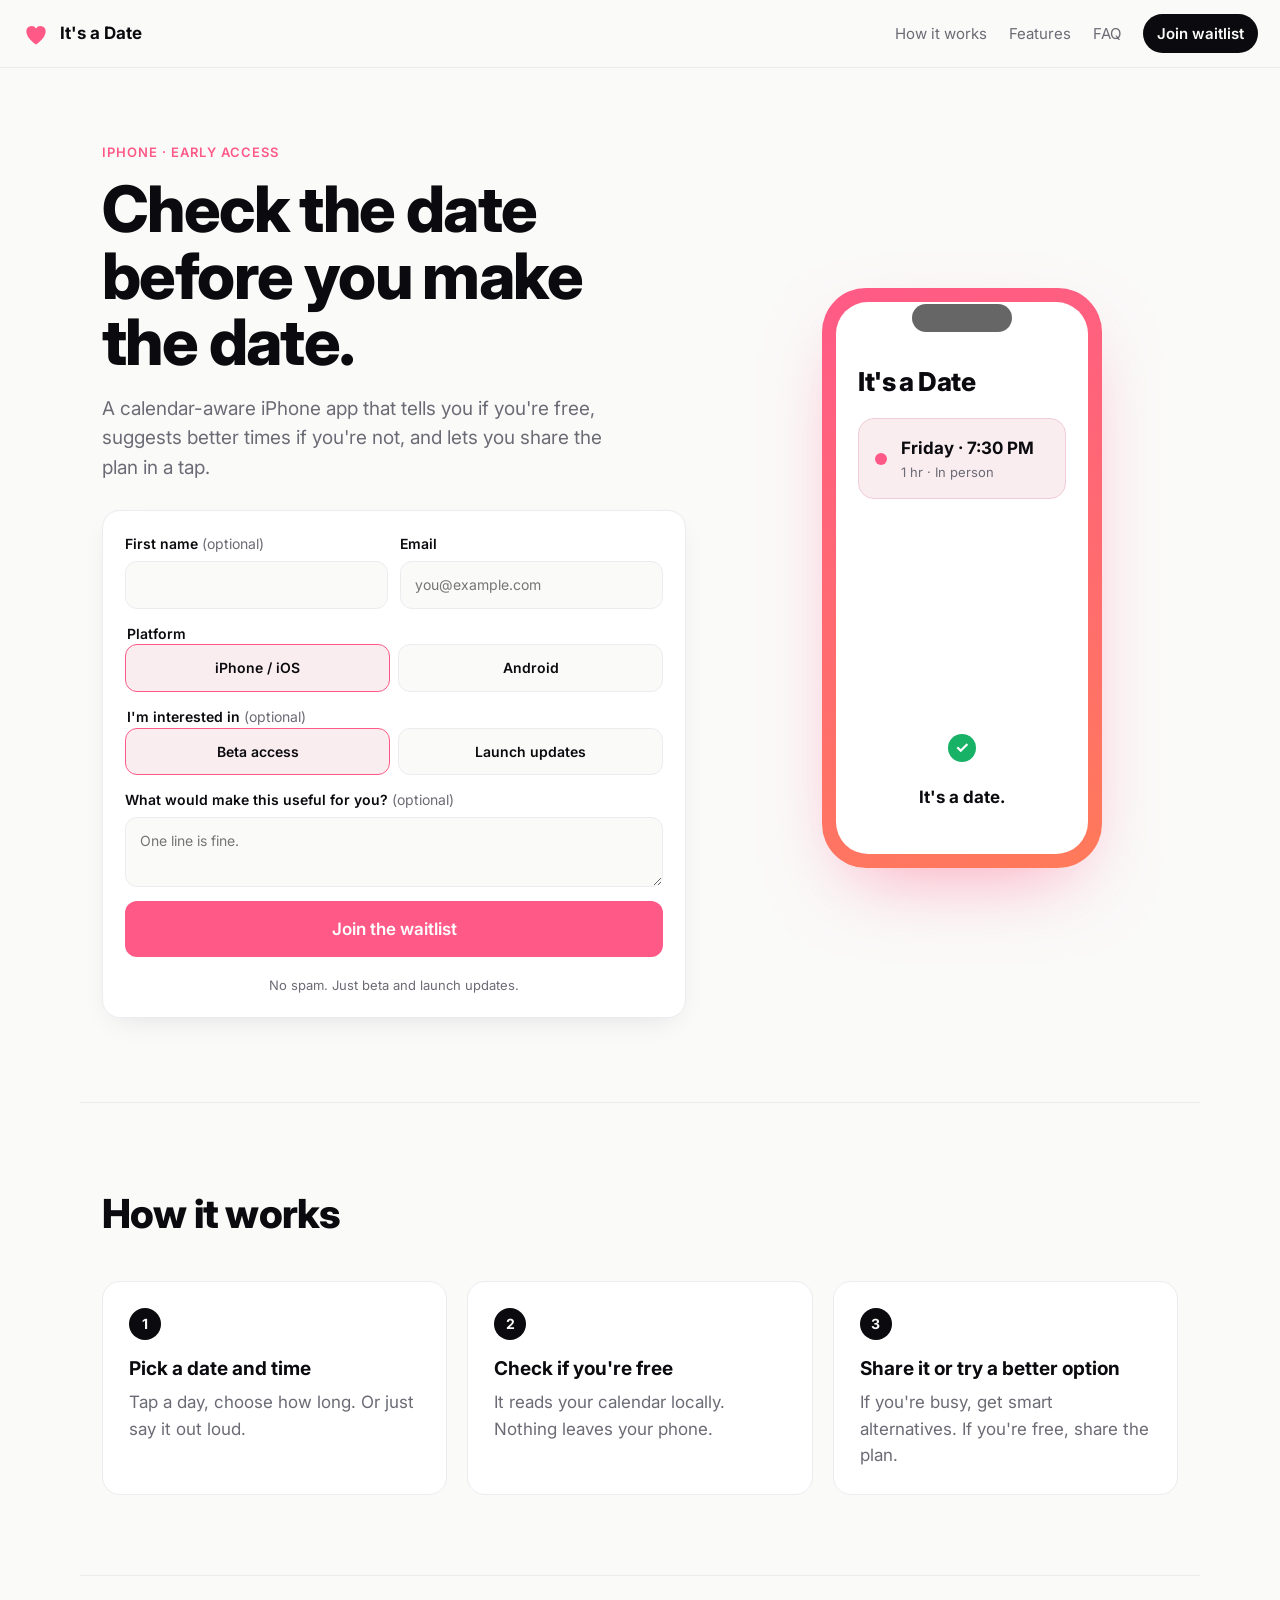
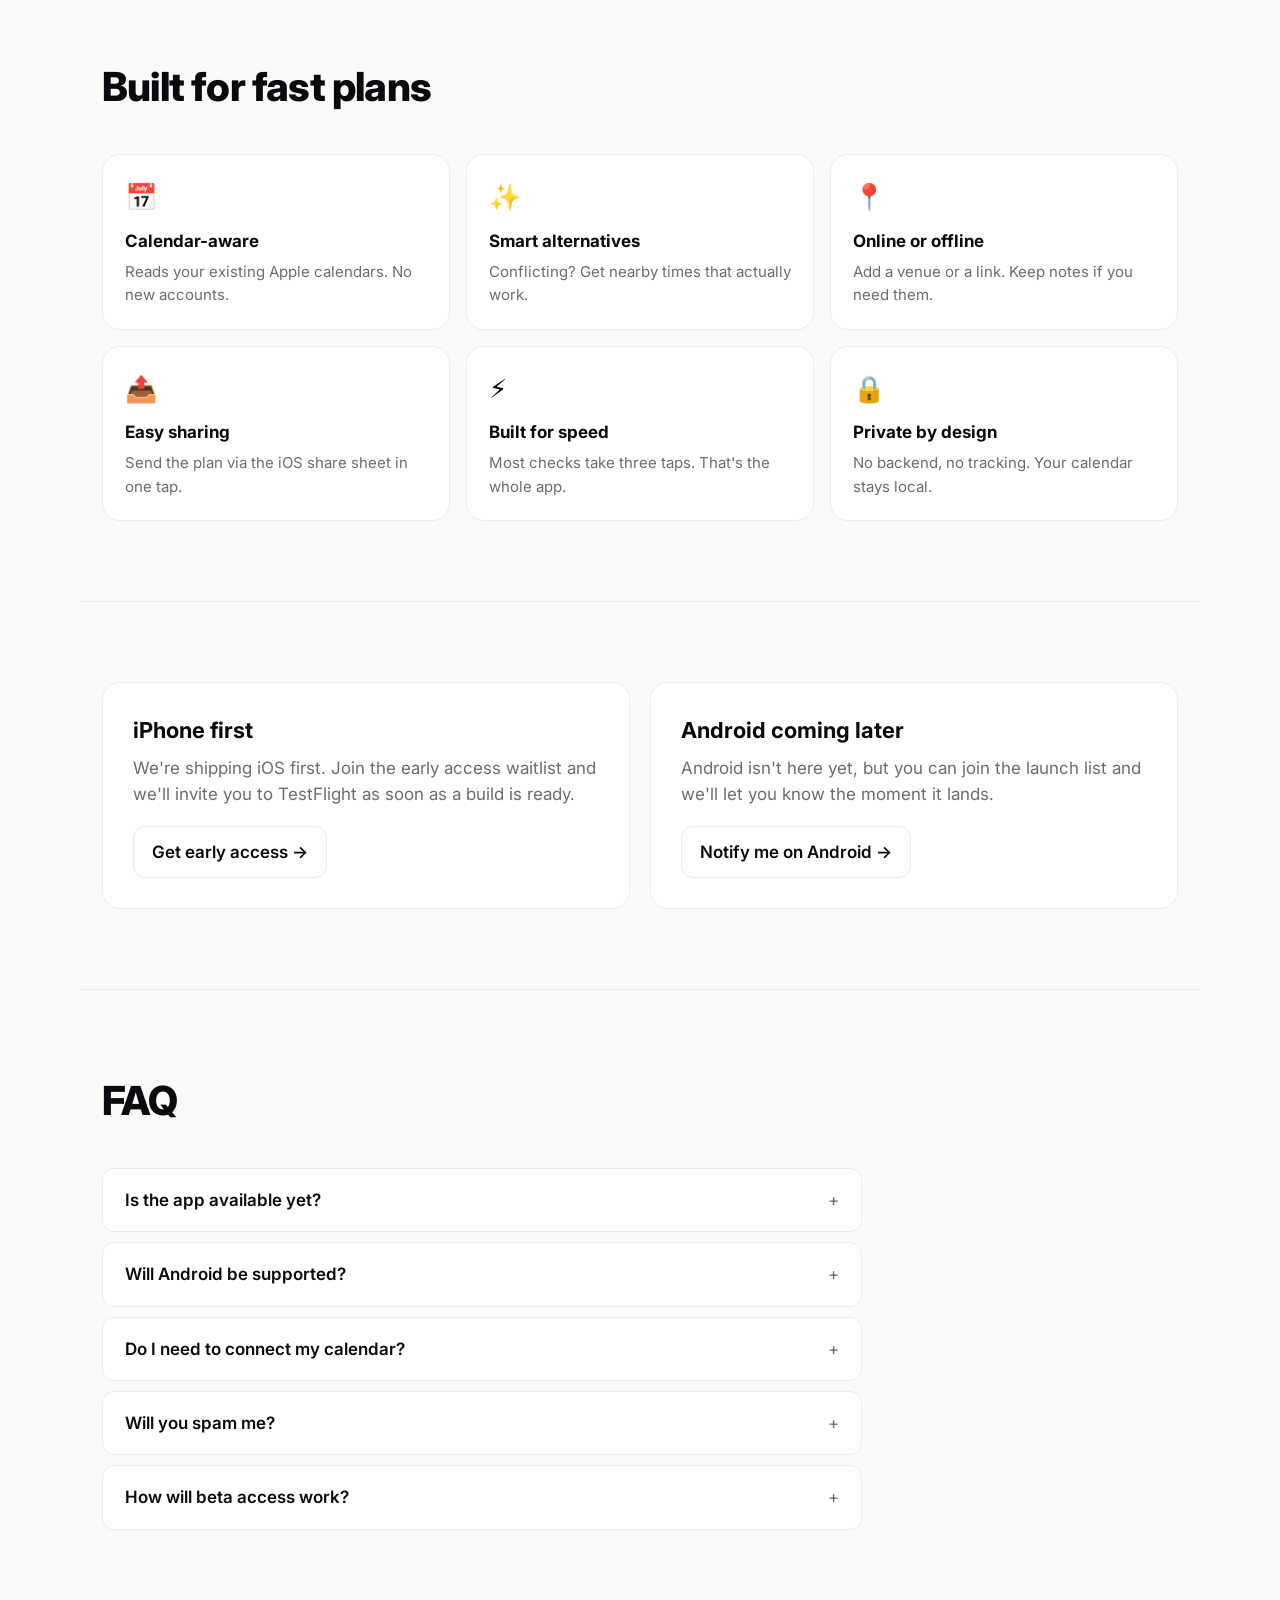
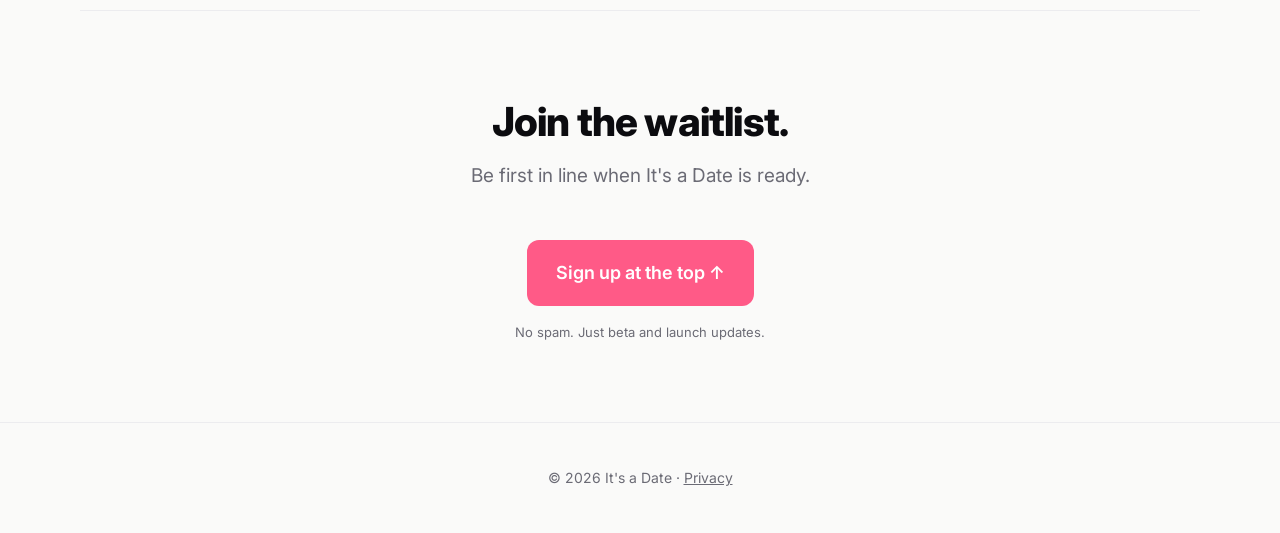
==== index.html @ b7320580 "Initial commit: It's a Date landing page - Static HTML/CSS/JS waitlist page - Hero with email + plat" ====
<!doctype html>
<html lang="en">
<head>
  <meta charset="utf-8" />
  <meta name="viewport" content="width=device-width, initial-scale=1, viewport-fit=cover" />
  <meta name="theme-color" content="#ff5a87" media="(prefers-color-scheme: light)" />
  <meta name="theme-color" content="#0b0b0f" media="(prefers-color-scheme: dark)" />
  <title>It's a Date — Check the date before you make the date</title>
  <meta name="description" content="A calendar-aware iPhone app that tells you if you're free, suggests better times if you're not, and lets you share the plan in a tap. Join the early access waitlist." />

  <meta property="og:title" content="It's a Date" />
  <meta property="og:description" content="Check the date before you make the date. Join the early access waitlist." />
  <meta property="og:type" content="website" />
  <meta name="twitter:card" content="summary_large_image" />

  <link rel="preconnect" href="https://fonts.googleapis.com">
  <link rel="preconnect" href="https://fonts.gstatic.com" crossorigin>
  <link href="https://fonts.googleapis.com/css2?family=Inter:wght@400;500;600;700;800&display=swap" rel="stylesheet">

  <link rel="stylesheet" href="styles.css" />
  <link rel="icon" href="favicon.svg" type="image/svg+xml" />
</head>
<body>
  <header class="nav">
    <a class="brand" href="#top" aria-label="It's a Date">
      <span class="brand-mark" aria-hidden="true">
        <svg viewBox="0 0 32 32" width="28" height="28"><path d="M16 28s-11-7.2-11-15a6 6 0 0 1 11-3.4A6 6 0 0 1 27 13c0 7.8-11 15-11 15z" fill="currentColor"/></svg>
      </span>
      <span class="brand-name">It's a Date</span>
    </a>
    <nav class="nav-links">
      <a href="#how">How it works</a>
      <a href="#features">Features</a>
      <a href="#faq">FAQ</a>
      <a href="#waitlist" class="nav-cta">Join waitlist</a>
    </nav>
  </header>

  <main id="top">
    <!-- HERO -->
    <section class="hero">
      <div class="hero-inner">
        <p class="eyebrow">iPhone · Early access</p>
        <h1>Check the date<br/>before you make the date.</h1>
        <p class="lede">
          A calendar-aware iPhone app that tells you if you're free, suggests better times if you're not, and lets you share the plan in a tap.
        </p>

        <form id="waitlist-form" class="waitlist-form" novalidate>
          <div class="row">
            <label class="field">
              <span>First name <em>(optional)</em></span>
              <input type="text" name="first_name" autocomplete="given-name" />
            </label>
            <label class="field">
              <span>Email</span>
              <input type="email" name="email" required autocomplete="email" placeholder="you@example.com" />
            </label>
          </div>

          <fieldset class="field segmented">
            <legend>Platform</legend>
            <div class="seg" role="radiogroup">
              <label><input type="radio" name="platform" value="ios" required checked /><span>iPhone / iOS</span></label>
              <label><input type="radio" name="platform" value="android" /><span>Android</span></label>
            </div>
          </fieldset>

          <fieldset class="field segmented">
            <legend>I'm interested in <em>(optional)</em></legend>
            <div class="seg" role="group">
              <label><input type="checkbox" name="interest" value="beta" checked /><span>Beta access</span></label>
              <label><input type="checkbox" name="interest" value="launch" /><span>Launch updates</span></label>
            </div>
          </fieldset>

          <label class="field">
            <span>What would make this useful for you? <em>(optional)</em></span>
            <textarea name="note" rows="2" placeholder="One line is fine."></textarea>
          </label>

          <button type="submit" class="btn primary">Join the waitlist</button>
          <p class="privacy-note">No spam. Just beta and launch updates.</p>
        </form>

        <div class="success" id="success" hidden>
          <div class="check">✓</div>
          <h3>You're on the list.</h3>
          <p>We'll let you know when It's a Date is ready.</p>
        </div>
      </div>

      <aside class="hero-art" aria-hidden="true">
        <div class="phone">
          <div class="phone-screen">
            <div class="screen-title">It's a Date</div>
            <div class="screen-card">
              <div class="dot"></div>
              <div>
                <div class="line strong">Friday · 7:30 PM</div>
                <div class="line muted">1 hr · In person</div>
              </div>
            </div>
            <div class="screen-success">
              <div class="check small">✓</div>
              <div class="line strong">It's a date.</div>
            </div>
          </div>
        </div>
      </aside>
    </section>

    <!-- HOW IT WORKS -->
    <section id="how" class="section">
      <h2>How it works</h2>
      <ol class="steps">
        <li>
          <span class="step-num">1</span>
          <h3>Pick a date and time</h3>
          <p>Tap a day, choose how long. Or just say it out loud.</p>
        </li>
        <li>
          <span class="step-num">2</span>
          <h3>Check if you're free</h3>
          <p>It reads your calendar locally. Nothing leaves your phone.</p>
        </li>
        <li>
          <span class="step-num">3</span>
          <h3>Share it or try a better option</h3>
          <p>If you're busy, get smart alternatives. If you're free, share the plan.</p>
        </li>
      </ol>
    </section>

    <!-- FEATURES -->
    <section id="features" class="section">
      <h2>Built for fast plans</h2>
      <div class="cards">
        <div class="card"><div class="ico">📅</div><h3>Calendar-aware</h3><p>Reads your existing Apple calendars. No new accounts.</p></div>
        <div class="card"><div class="ico">✨</div><h3>Smart alternatives</h3><p>Conflicting? Get nearby times that actually work.</p></div>
        <div class="card"><div class="ico">📍</div><h3>Online or offline</h3><p>Add a venue or a link. Keep notes if you need them.</p></div>
        <div class="card"><div class="ico">📤</div><h3>Easy sharing</h3><p>Send the plan via the iOS share sheet in one tap.</p></div>
        <div class="card"><div class="ico">⚡</div><h3>Built for speed</h3><p>Most checks take three taps. That's the whole app.</p></div>
        <div class="card"><div class="ico">🔒</div><h3>Private by design</h3><p>No backend, no tracking. Your calendar stays local.</p></div>
      </div>
    </section>

    <!-- AUDIENCES -->
    <section class="section split">
      <div class="split-card">
        <h3>iPhone first</h3>
        <p>We're shipping iOS first. Join the early access waitlist and we'll invite you to TestFlight as soon as a build is ready.</p>
        <a href="#waitlist" class="btn ghost">Get early access →</a>
      </div>
      <div class="split-card">
        <h3>Android coming later</h3>
        <p>Android isn't here yet, but you can join the launch list and we'll let you know the moment it lands.</p>
        <a href="#waitlist" class="btn ghost">Notify me on Android →</a>
      </div>
    </section>

    <!-- FAQ -->
    <section id="faq" class="section">
      <h2>FAQ</h2>
      <div class="faq">
        <details><summary>Is the app available yet?</summary><p>Not yet. iPhone is in private beta. Join the waitlist to get an invite.</p></details>
        <details><summary>Will Android be supported?</summary><p>Eventually. We're focused on shipping iOS first. Join the Android list to be notified.</p></details>
        <details><summary>Do I need to connect my calendar?</summary><p>Yes — checking availability is the whole point. The app uses Apple's EventKit and reads only locally.</p></details>
        <details><summary>Will you spam me?</summary><p>No. You'll get one email when there's something to tell you, and that's it.</p></details>
        <details><summary>How will beta access work?</summary><p>We'll send a TestFlight invite to the email you sign up with. One tap to install.</p></details>
      </div>
    </section>

    <!-- FINAL CTA -->
    <section id="waitlist" class="section final-cta">
      <h2>Join the waitlist.</h2>
      <p class="lede">Be first in line when It's a Date is ready.</p>
      <a href="#top" class="btn primary big">Sign up at the top ↑</a>
      <p class="privacy-note">No spam. Just beta and launch updates.</p>
    </section>
  </main>

  <footer>
    <p>© <span id="year"></span> It's a Date · <a href="#">Privacy</a></p>
  </footer>

  <script src="script.js"></script>
</body>
</html>
---- styles.css ----
:root {
  --bg: #fafaf9;
  --fg: #0b0b0f;
  --muted: #6b6b75;
  --line: #ececef;
  --card: #ffffff;
  --accent: #ff5a87;
  --accent-2: #ff7a5a;
  --success: #18b266;
  --radius: 18px;
  --radius-sm: 12px;
  --max: 1120px;
  --shadow: 0 10px 30px -12px rgba(20, 20, 30, 0.12);
}

@media (prefers-color-scheme: dark) {
  :root {
    --bg: #0b0b0f;
    --fg: #f4f4f6;
    --muted: #9b9ba5;
    --line: #1d1d22;
    --card: #131318;
    --shadow: 0 10px 40px -16px rgba(0, 0, 0, 0.6);
  }
}

* { box-sizing: border-box; }
html, body {
  margin: 0; padding: 0;
  background: var(--bg);
  color: var(--fg);
  font-family: 'Inter', -apple-system, BlinkMacSystemFont, 'SF Pro Text', system-ui, sans-serif;
  font-size: 17px;
  line-height: 1.55;
  -webkit-font-smoothing: antialiased;
}
a { color: inherit; text-decoration: none; }

/* NAV */
.nav {
  position: sticky; top: 0; z-index: 50;
  display: flex; align-items: center; justify-content: space-between;
  padding: 14px 22px;
  backdrop-filter: saturate(180%) blur(16px);
  -webkit-backdrop-filter: saturate(180%) blur(16px);
  background: color-mix(in srgb, var(--bg) 80%, transparent);
  border-bottom: 1px solid var(--line);
}
.brand { display: flex; align-items: center; gap: 10px; font-weight: 700; }
.brand-mark { color: var(--accent); display: inline-flex; }
.nav-links { display: flex; gap: 22px; align-items: center; font-size: 15px; }
.nav-links a { color: var(--muted); }
.nav-links a:hover { color: var(--fg); }
.nav-cta {
  background: var(--fg); color: var(--bg) !important;
  padding: 8px 14px; border-radius: 999px; font-weight: 600;
}
@media (max-width: 720px) {
  .nav-links a:not(.nav-cta) { display: none; }
}

/* HERO */
.hero {
  max-width: var(--max);
  margin: 40px auto 24px;
  padding: 30px 22px 60px;
  display: grid;
  grid-template-columns: 1.15fr 0.85fr;
  gap: 60px;
  align-items: center;
}
@media (max-width: 920px) {
  .hero { grid-template-columns: 1fr; gap: 40px; }
  .hero-art { order: -1; }
}
.eyebrow {
  display: inline-block;
  font-size: 13px; font-weight: 600;
  color: var(--accent);
  text-transform: uppercase; letter-spacing: 0.08em;
  margin: 0 0 14px;
}
h1 {
  font-size: clamp(36px, 6vw, 64px);
  line-height: 1.04;
  letter-spacing: -0.025em;
  font-weight: 800;
  margin: 0 0 18px;
}
.lede {
  font-size: 19px;
  color: var(--muted);
  max-width: 540px;
  margin: 0 0 28px;
}

/* FORM */
.waitlist-form {
  background: var(--card);
  border: 1px solid var(--line);
  border-radius: var(--radius);
  padding: 22px;
  box-shadow: var(--shadow);
  display: grid; gap: 14px;
}
.row { display: grid; grid-template-columns: 1fr 1fr; gap: 12px; }
@media (max-width: 540px) { .row { grid-template-columns: 1fr; } }
.field { display: grid; gap: 6px; font-size: 14px; }
.field span, .field legend {
  font-weight: 600; color: var(--fg);
}
.field em { color: var(--muted); font-weight: 400; font-style: normal; }
.field input[type=text], .field input[type=email], .field textarea {
  font: inherit;
  background: var(--bg);
  color: var(--fg);
  border: 1px solid var(--line);
  border-radius: var(--radius-sm);
  padding: 12px 14px;
  outline: none;
  transition: border-color .15s, box-shadow .15s;
}
.field input:focus, .field textarea:focus {
  border-color: var(--accent);
  box-shadow: 0 0 0 4px color-mix(in srgb, var(--accent) 18%, transparent);
}
.segmented { border: none; padding: 0; margin: 0; }
.seg { display: flex; gap: 8px; flex-wrap: wrap; }
.seg label {
  flex: 1 1 140px;
  position: relative;
  border: 1px solid var(--line);
  border-radius: var(--radius-sm);
  padding: 12px 14px;
  cursor: pointer;
  background: var(--bg);
  font-weight: 500;
  text-align: center;
  transition: border-color .15s, background .15s;
}
.seg input { position: absolute; opacity: 0; pointer-events: none; }
.seg label:has(input:checked) {
  border-color: var(--accent);
  background: color-mix(in srgb, var(--accent) 8%, var(--bg));
  color: var(--fg);
}

/* BUTTONS */
.btn {
  display: inline-flex; align-items: center; justify-content: center;
  font: inherit; font-weight: 600;
  padding: 14px 20px;
  border-radius: var(--radius-sm);
  border: 1px solid transparent;
  cursor: pointer;
  transition: transform .1s, opacity .15s;
}
.btn:active { transform: scale(0.98); }
.btn.primary { background: var(--accent); color: white; }
.btn.primary:hover { opacity: 0.92; }
.btn.big { padding: 18px 28px; font-size: 18px; }
.btn.ghost { background: transparent; border-color: var(--line); color: var(--fg); padding: 12px 18px; }
.btn.ghost:hover { border-color: var(--accent); }

.privacy-note {
  font-size: 13px; color: var(--muted); margin: 4px 0 0; text-align: center;
}

/* SUCCESS */
.success {
  background: var(--card);
  border: 1px solid var(--line);
  border-radius: var(--radius);
  padding: 30px;
  text-align: center;
  box-shadow: var(--shadow);
}
.check {
  width: 56px; height: 56px;
  border-radius: 50%;
  background: var(--success);
  color: white;
  display: inline-flex; align-items: center; justify-content: center;
  font-size: 28px; font-weight: 700;
  margin-bottom: 12px;
}
.check.small { width: 28px; height: 28px; font-size: 16px; }
.success h3 { margin: 0 0 6px; font-size: 22px; }
.success p { margin: 0; color: var(--muted); }

/* PHONE MOCK */
.hero-art { display: flex; justify-content: center; }
.phone {
  width: 280px; height: 580px;
  background: linear-gradient(160deg, var(--accent), var(--accent-2));
  border-radius: 44px;
  padding: 14px;
  box-shadow: 0 30px 80px -30px rgba(255, 90, 135, 0.6);
  position: relative;
}
.phone:before {
  content: ""; position: absolute; top: 16px; left: 50%; transform: translateX(-50%);
  width: 100px; height: 28px; background: rgba(0,0,0,0.6); border-radius: 999px;
}
.phone-screen {
  background: var(--card);
  border-radius: 32px;
  height: 100%;
  padding: 60px 22px 22px;
  display: flex; flex-direction: column; gap: 16px;
}
.screen-title { font-size: 26px; font-weight: 800; letter-spacing: -0.02em; }
.screen-card {
  display: flex; align-items: center; gap: 14px;
  padding: 16px;
  border-radius: 16px;
  background: color-mix(in srgb, var(--accent) 8%, var(--bg));
  border: 1px solid color-mix(in srgb, var(--accent) 22%, var(--line));
}
.dot { width: 12px; height: 12px; border-radius: 50%; background: var(--accent); }
.line.strong { font-weight: 700; }
.line.muted { color: var(--muted); font-size: 13px; }
.screen-success {
  margin-top: auto;
  display: flex; flex-direction: column; align-items: center; gap: 10px;
  padding: 22px;
}

/* SECTIONS */
.section {
  max-width: var(--max);
  margin: 0 auto;
  padding: 80px 22px;
  border-top: 1px solid var(--line);
}
.section h2 {
  font-size: clamp(28px, 4vw, 40px);
  font-weight: 800;
  letter-spacing: -0.02em;
  margin: 0 0 36px;
}

.steps {
  list-style: none; padding: 0; margin: 0;
  display: grid; gap: 20px;
  grid-template-columns: repeat(3, 1fr);
}
@media (max-width: 820px) { .steps { grid-template-columns: 1fr; } }
.steps li {
  background: var(--card);
  border: 1px solid var(--line);
  border-radius: var(--radius);
  padding: 26px;
}
.step-num {
  display: inline-flex; align-items: center; justify-content: center;
  width: 32px; height: 32px;
  border-radius: 999px;
  background: var(--fg); color: var(--bg);
  font-weight: 700; font-size: 14px;
  margin-bottom: 14px;
}
.steps h3 { margin: 0 0 6px; font-size: 19px; }
.steps p { margin: 0; color: var(--muted); }

.cards {
  display: grid;
  grid-template-columns: repeat(3, 1fr);
  gap: 16px;
}
@media (max-width: 820px) { .cards { grid-template-columns: 1fr 1fr; } }
@media (max-width: 540px) { .cards { grid-template-columns: 1fr; } }
.card {
  background: var(--card);
  border: 1px solid var(--line);
  border-radius: var(--radius);
  padding: 22px;
}
.card .ico { font-size: 26px; margin-bottom: 10px; }
.card h3 { margin: 0 0 6px; font-size: 17px; }
.card p { margin: 0; color: var(--muted); font-size: 15px; }

.split {
  display: grid;
  grid-template-columns: 1fr 1fr;
  gap: 20px;
}
@media (max-width: 820px) { .split { grid-template-columns: 1fr; } }
.split-card {
  background: var(--card);
  border: 1px solid var(--line);
  border-radius: var(--radius);
  padding: 30px;
}
.split-card h3 { margin: 0 0 8px; font-size: 22px; }
.split-card p { margin: 0 0 18px; color: var(--muted); }

.faq { display: grid; gap: 10px; max-width: 760px; }
.faq details {
  background: var(--card);
  border: 1px solid var(--line);
  border-radius: var(--radius-sm);
  padding: 18px 22px;
}
.faq summary {
  cursor: pointer;
  font-weight: 600;
  list-style: none;
}
.faq summary::-webkit-details-marker { display: none; }
.faq summary::after {
  content: "+"; float: right; color: var(--muted); font-weight: 400;
}
.faq details[open] summary::after { content: "−"; }
.faq p { margin: 12px 0 0; color: var(--muted); }

.final-cta { text-align: center; }
.final-cta h2 { margin-bottom: 8px; }
.final-cta .lede { margin-left: auto; margin-right: auto; }
.final-cta .btn { margin: 22px 0 12px; }

footer {
  text-align: center;
  padding: 30px;
  color: var(--muted);
  font-size: 14px;
  border-top: 1px solid var(--line);
}
footer a { color: var(--muted); text-decoration: underline; }
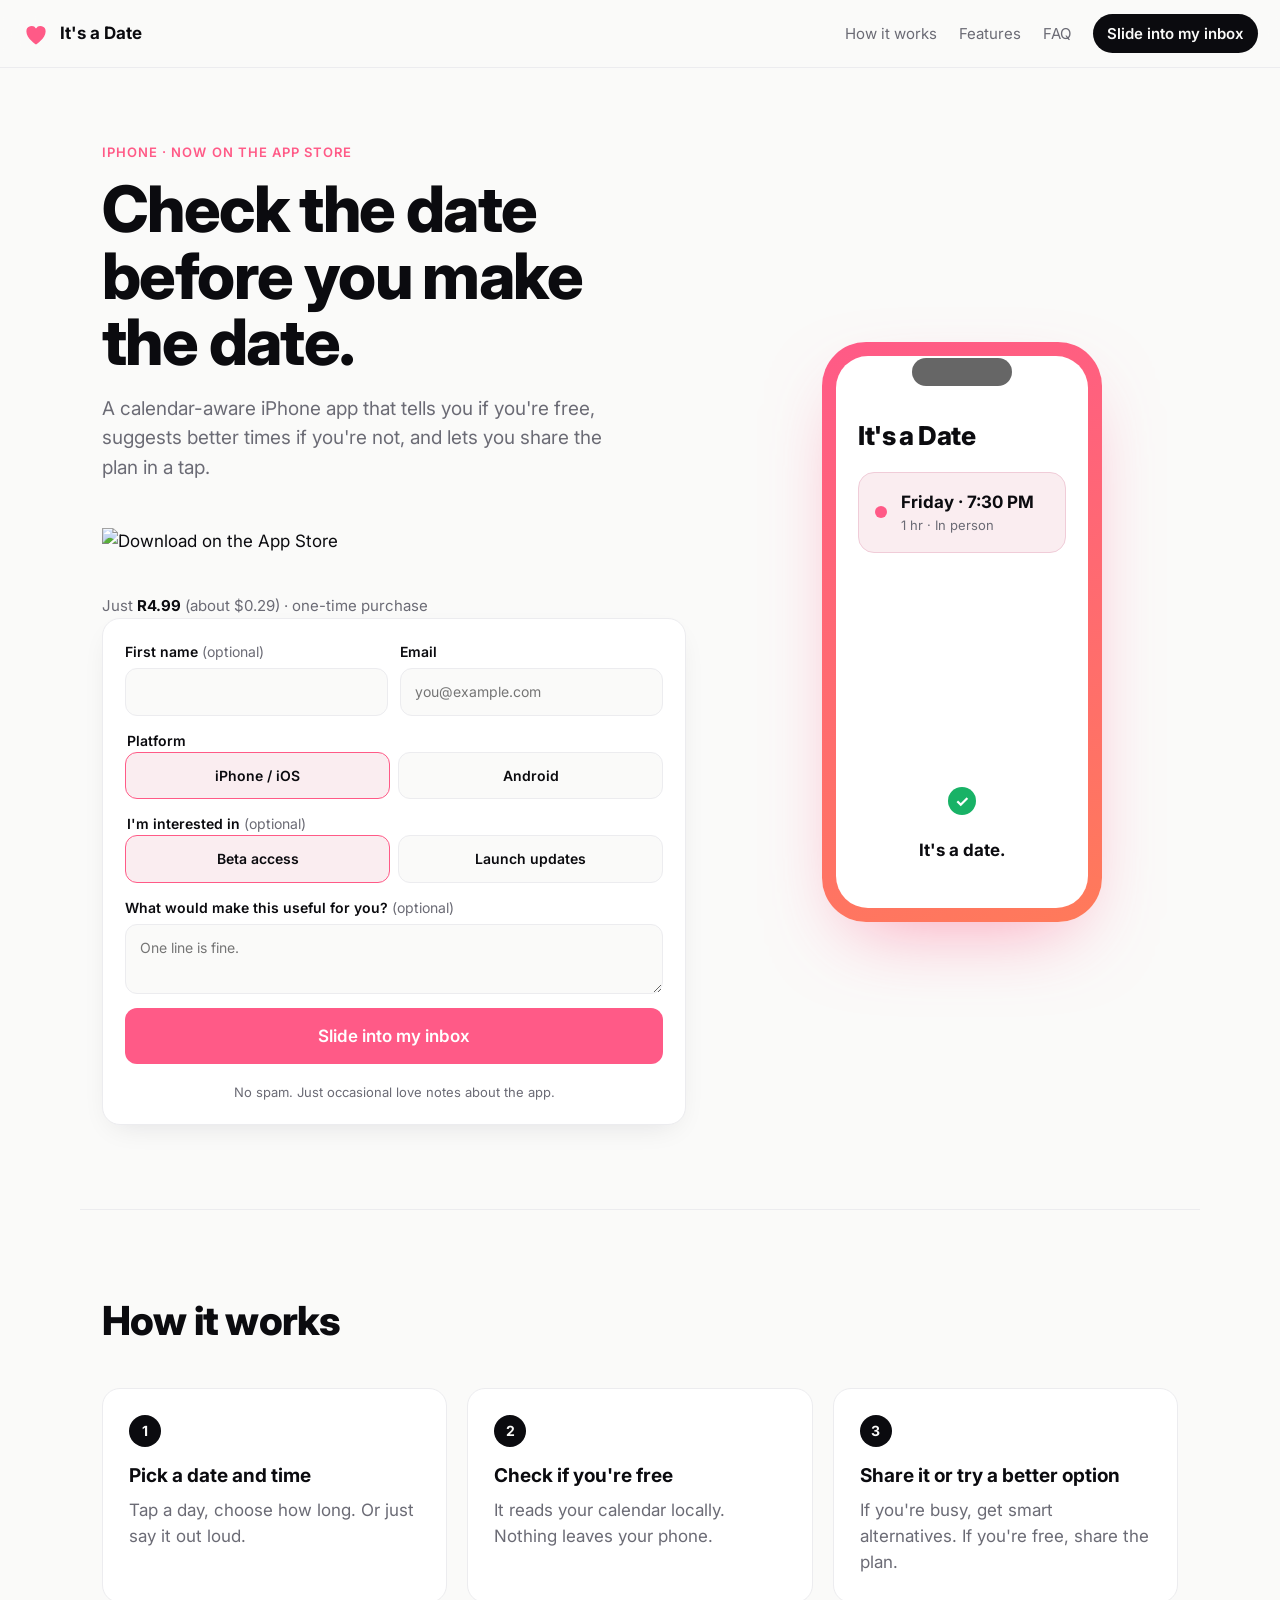
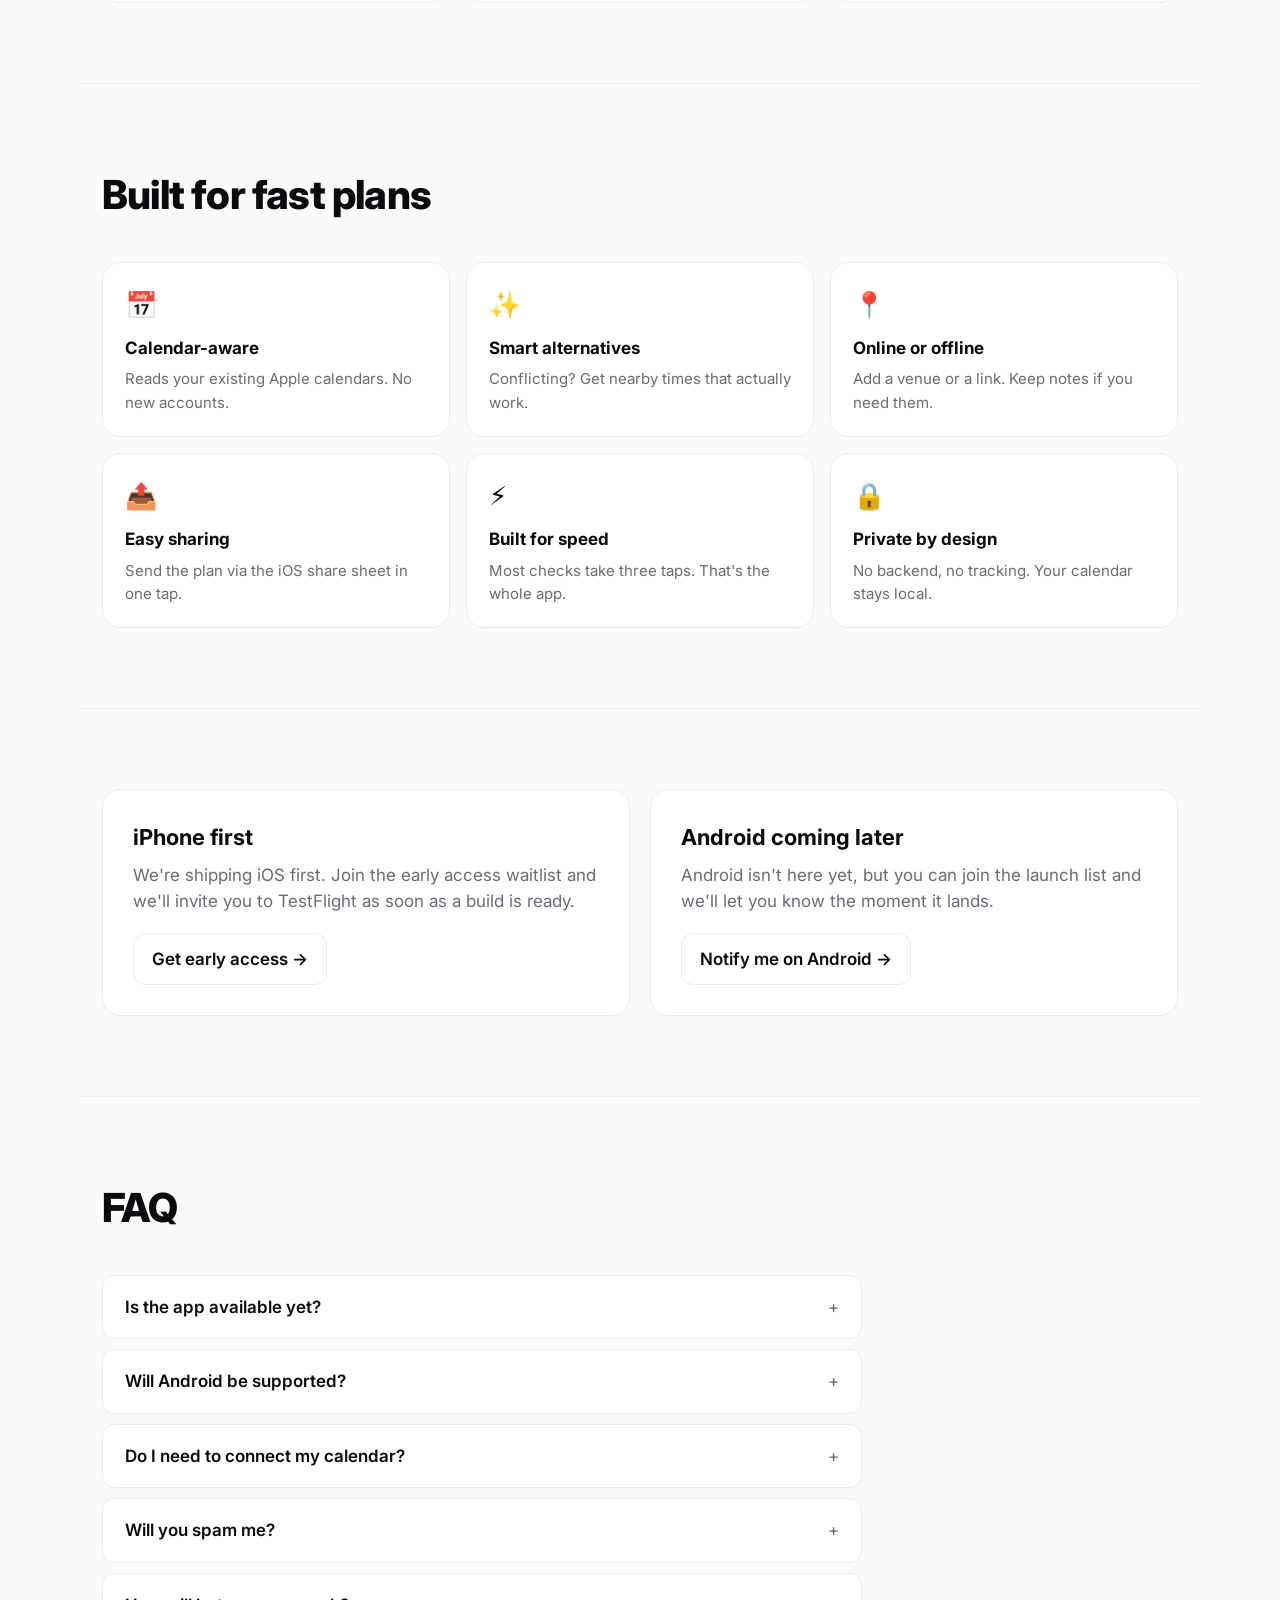
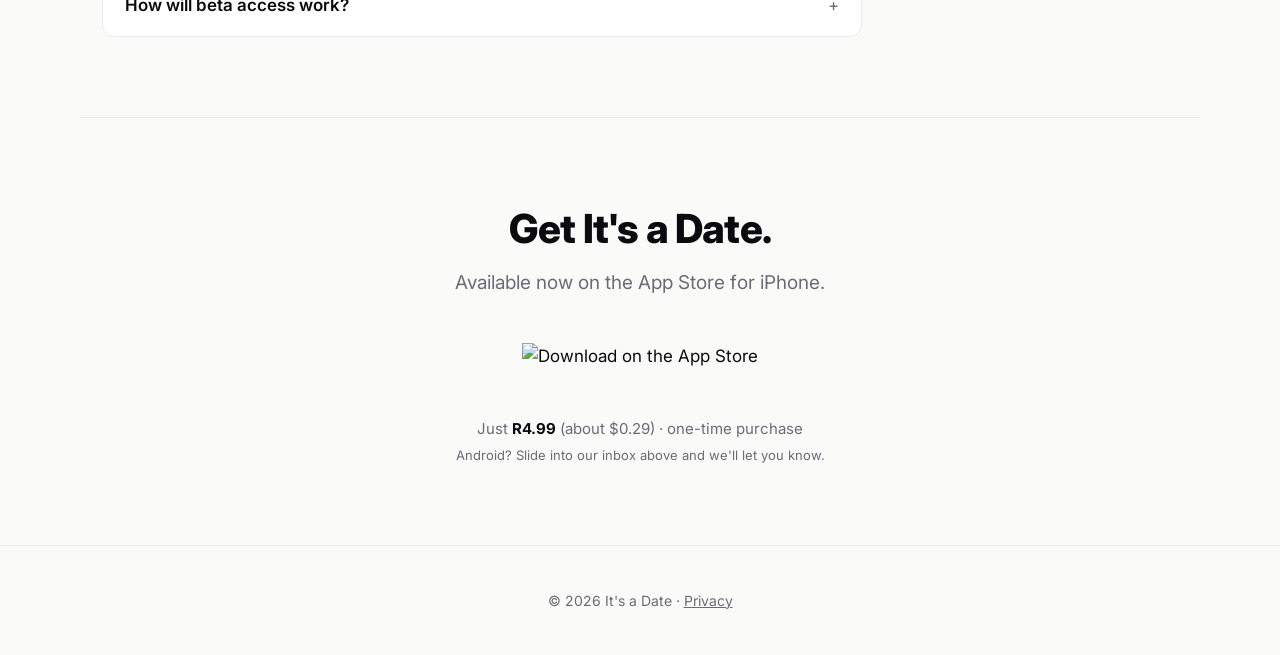
==== commit ae097d8b: "Launch copy: App Store link, pricing, mailing list voice, privacy page - Add official App Store badg" ====
--- a/index.html
+++ b/index.html
@@ -32,7 +32,7 @@
       <a href="#how">How it works</a>
       <a href="#features">Features</a>
       <a href="#faq">FAQ</a>
-      <a href="#waitlist" class="nav-cta">Join waitlist</a>
+      <a href="#waitlist" class="nav-cta">Slide into my inbox</a>
     </nav>
   </header>
 
@@ -40,11 +40,16 @@
     <!-- HERO -->
     <section class="hero">
       <div class="hero-inner">
-        <p class="eyebrow">iPhone · Early access</p>
+        <p class="eyebrow">iPhone · Now on the App Store</p>
         <h1>Check the date<br/>before you make the date.</h1>
         <p class="lede">
           A calendar-aware iPhone app that tells you if you're free, suggests better times if you're not, and lets you share the plan in a tap.
         </p>
+
+        <a class="appstore-badge" href="https://apps.apple.com/za/app/its-a-date-scheduler/id6761782557" aria-label="Download It's a Date on the App Store">
+          <img src="https://tools.applemediaservices.com/api/badges/download-on-the-app-store/black/en-us?releaseDate=1700000000" alt="Download on the App Store" height="52" />
+        </a>
+        <p class="price-note">Just <strong>R4.99</strong> <span class="muted">(about $0.29)</span> · one-time purchase</p>
 
         <form id="waitlist-form" class="waitlist-form" novalidate>
           <div class="row">
@@ -79,8 +84,8 @@
             <textarea name="note" rows="2" placeholder="One line is fine."></textarea>
           </label>
 
-          <button type="submit" class="btn primary">Join the waitlist</button>
-          <p class="privacy-note">No spam. Just beta and launch updates.</p>
+          <button type="submit" class="btn primary">Slide into my inbox</button>
+          <p class="privacy-note">No spam. Just occasional love notes about the app.</p>
         </form>
 
         <div class="success" id="success" hidden>
@@ -163,7 +168,7 @@
     <section id="faq" class="section">
       <h2>FAQ</h2>
       <div class="faq">
-        <details><summary>Is the app available yet?</summary><p>Not yet. iPhone is in private beta. Join the waitlist to get an invite.</p></details>
+        <details><summary>Is the app available yet?</summary><p>Yes — It's a Date is live on the App Store for iPhone. <a href="https://apps.apple.com/za/app/its-a-date-scheduler/id6761782557">Download it here</a>.</p></details>
         <details><summary>Will Android be supported?</summary><p>Eventually. We're focused on shipping iOS first. Join the Android list to be notified.</p></details>
         <details><summary>Do I need to connect my calendar?</summary><p>Yes — checking availability is the whole point. The app uses Apple's EventKit and reads only locally.</p></details>
         <details><summary>Will you spam me?</summary><p>No. You'll get one email when there's something to tell you, and that's it.</p></details>
@@ -173,15 +178,18 @@
 
     <!-- FINAL CTA -->
     <section id="waitlist" class="section final-cta">
-      <h2>Join the waitlist.</h2>
-      <p class="lede">Be first in line when It's a Date is ready.</p>
-      <a href="#top" class="btn primary big">Sign up at the top ↑</a>
-      <p class="privacy-note">No spam. Just beta and launch updates.</p>
+      <h2>Get It's a Date.</h2>
+      <p class="lede">Available now on the App Store for iPhone.</p>
+      <a class="appstore-badge" href="https://apps.apple.com/za/app/its-a-date-scheduler/id6761782557" aria-label="Download It's a Date on the App Store">
+        <img src="https://tools.applemediaservices.com/api/badges/download-on-the-app-store/black/en-us?releaseDate=1700000000" alt="Download on the App Store" height="60" />
+      </a>
+      <p class="price-note">Just <strong>R4.99</strong> <span class="muted">(about $0.29)</span> · one-time purchase</p>
+      <p class="privacy-note">Android? Slide into our inbox above and we'll let you know.</p>
     </section>
   </main>
 
   <footer>
-    <p>© <span id="year"></span> It's a Date · <a href="#">Privacy</a></p>
+    <p>© <span id="year"></span> It's a Date · <a href="/privacy.html">Privacy</a></p>
   </footer>
 
   <script src="script.js"></script>
--- a/styles.css
+++ b/styles.css
@@ -36,6 +36,25 @@
 }
 a { color: inherit; text-decoration: none; }
 
+.appstore-badge { display: inline-block; margin: 18px 0 8px; transition: transform .15s ease, opacity .15s ease; }
+.appstore-badge:hover { transform: translateY(-1px); opacity: .9; }
+.appstore-badge img { display: block; height: 52px; width: auto; }
+.final-cta .appstore-badge img { height: 60px; }
+.price-note { font-size: 15px; color: var(--muted); margin: 6px 0 0; }
+.price-note strong { color: var(--fg); font-weight: 700; }
+.final-cta .price-note { text-align: center; }
+
+/* LEGAL PAGES */
+.legal { max-width: 720px; margin: 40px auto 60px; padding: 30px 22px 60px; }
+.legal h1 { font-size: clamp(32px, 5vw, 44px); margin: 6px 0 8px; letter-spacing: -0.02em; }
+.legal h2 { font-size: 20px; margin: 34px 0 10px; }
+.legal p, .legal li { color: var(--fg); }
+.legal .lede { color: var(--muted); font-size: 18px; margin: 14px 0 8px; }
+.legal .updated { color: var(--muted); font-size: 14px; margin: 0 0 18px; }
+.legal ul { padding-left: 20px; }
+.legal li { margin: 6px 0; }
+.legal a { color: var(--accent); text-decoration: underline; text-underline-offset: 3px; }
+
 /* NAV */
 .nav {
   position: sticky; top: 0; z-index: 50;
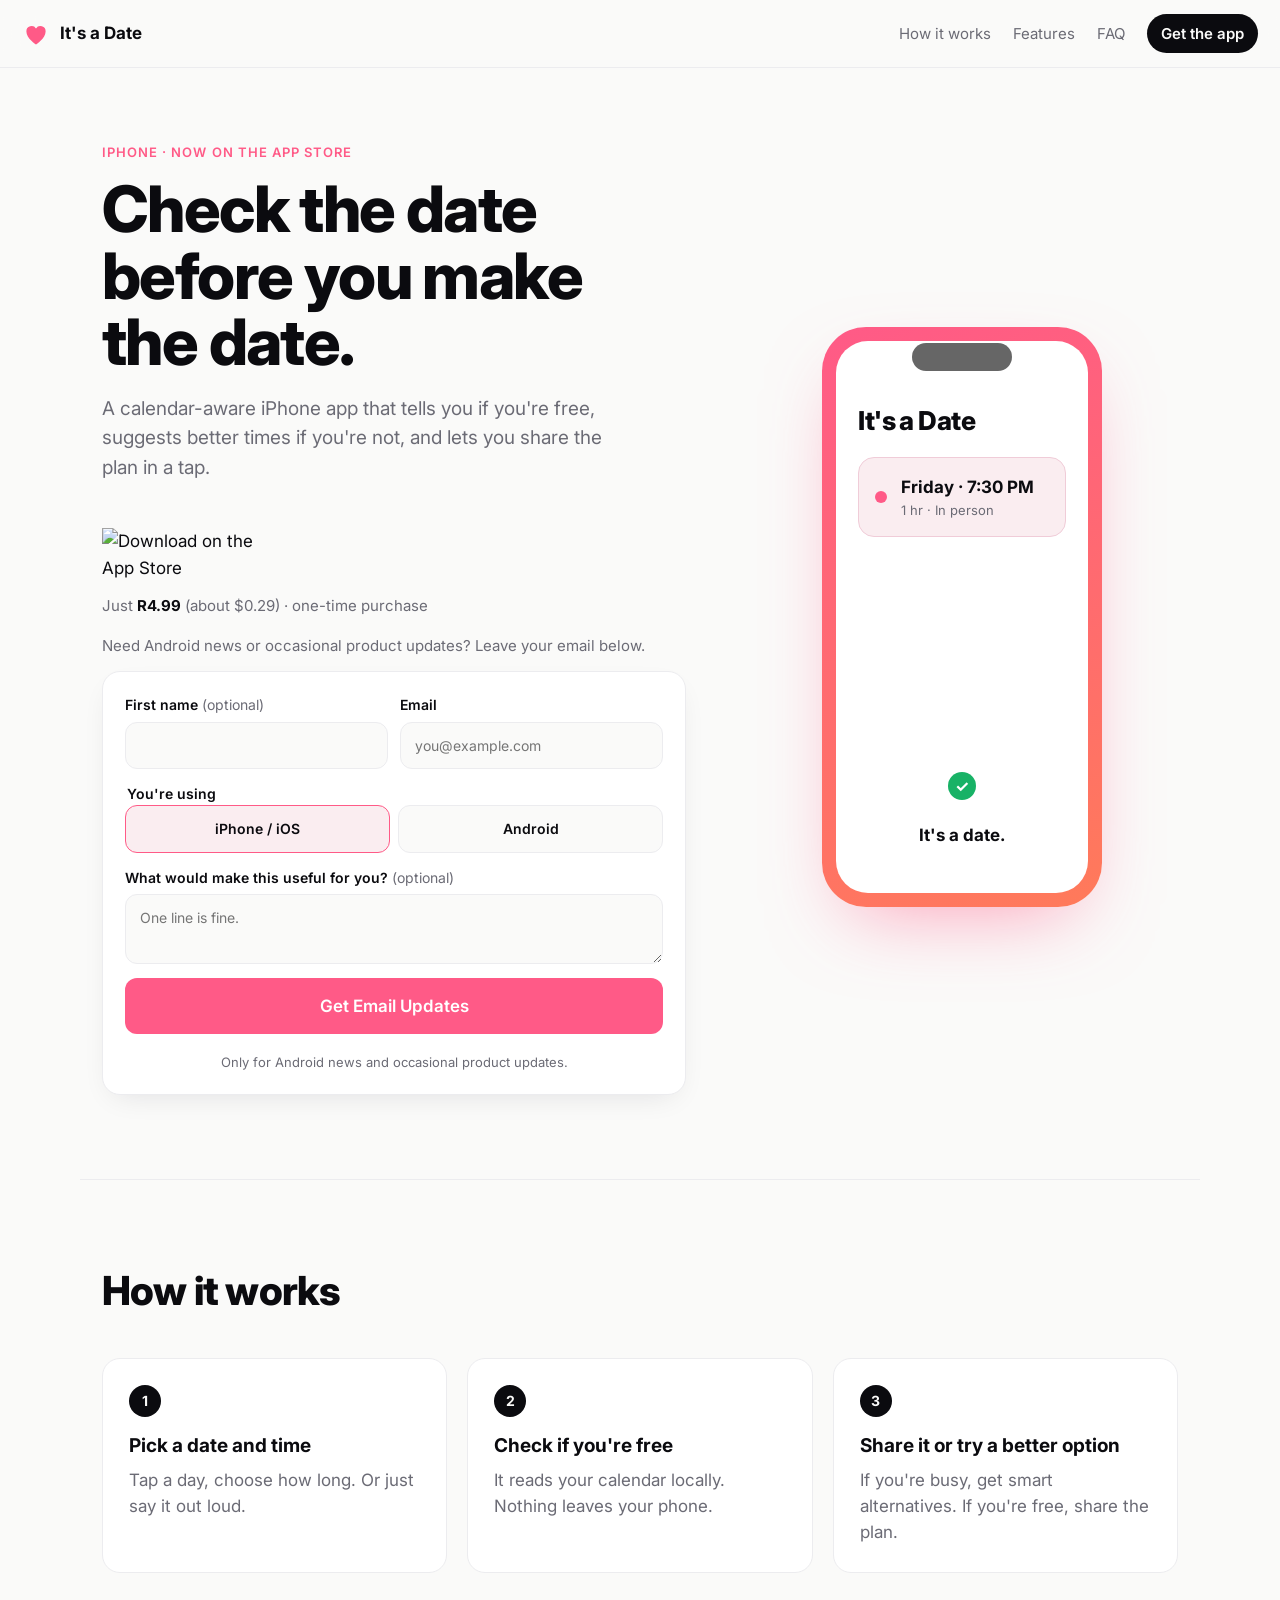
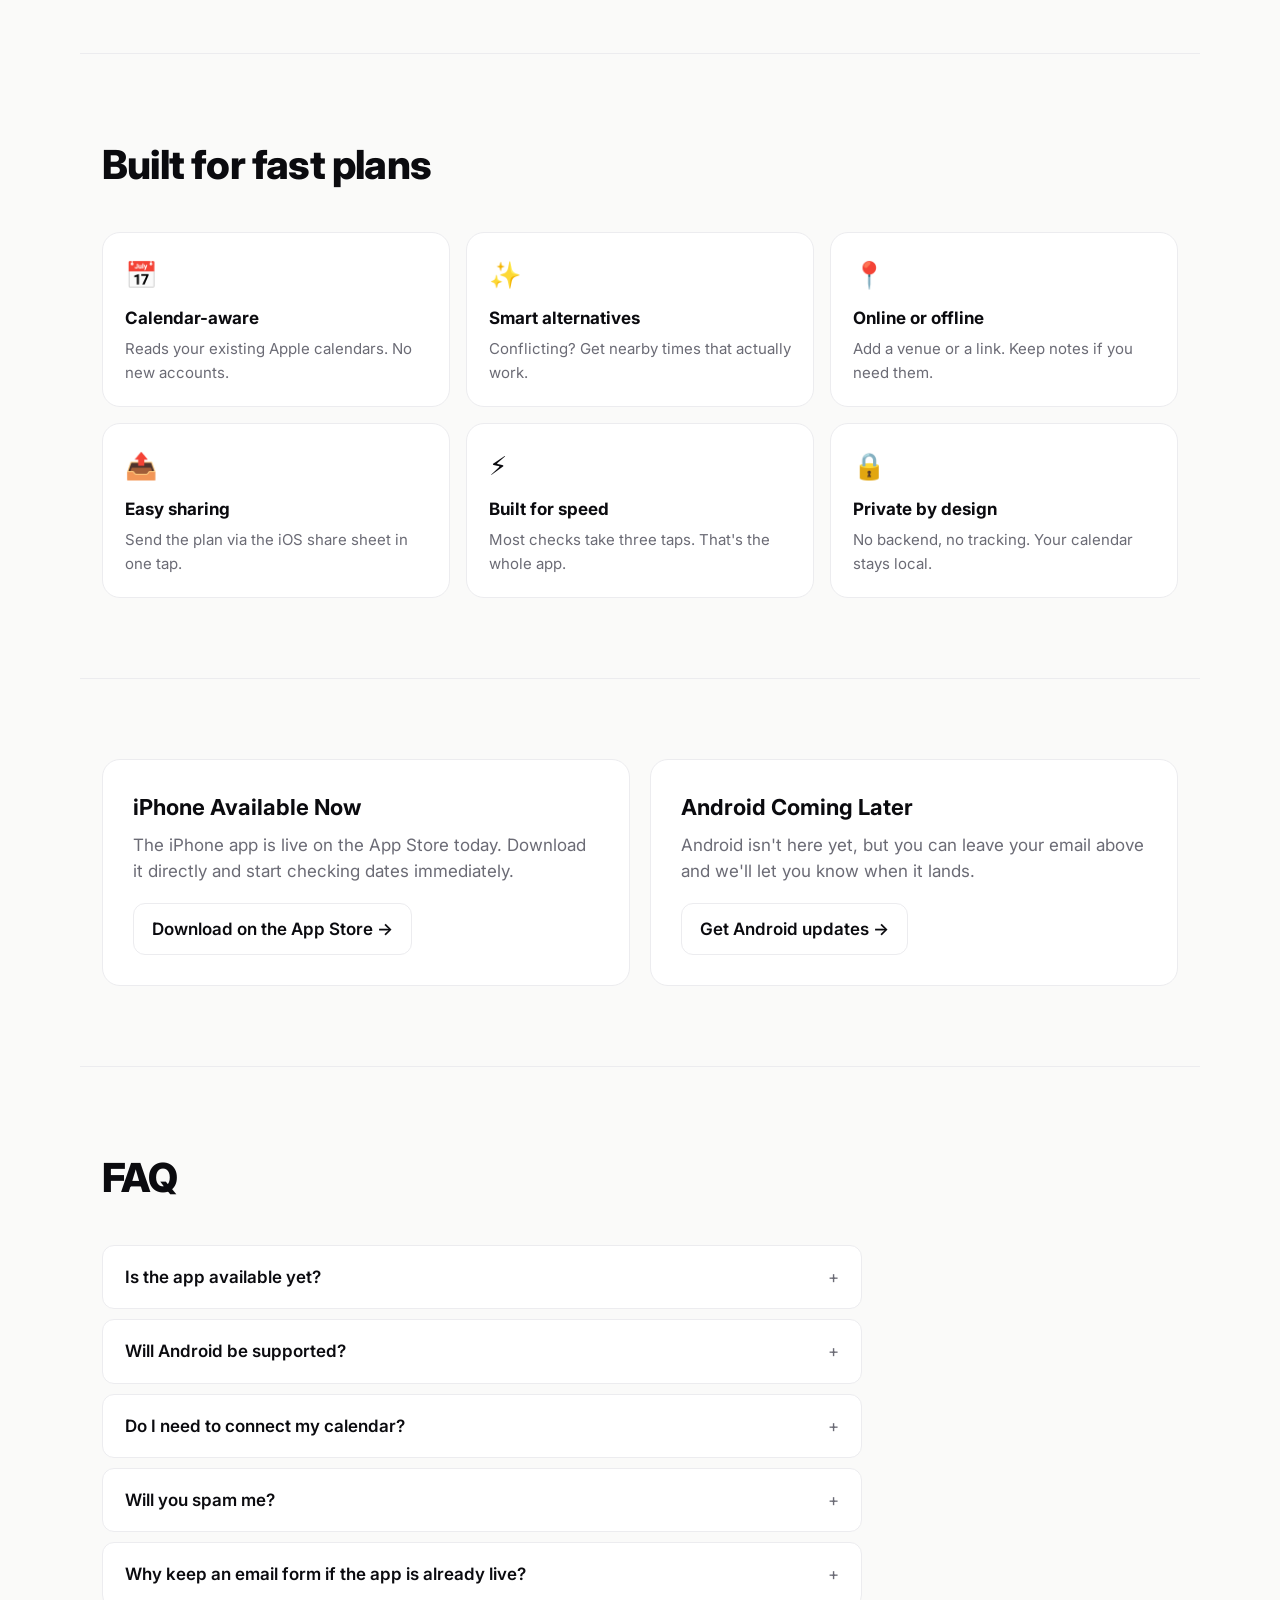
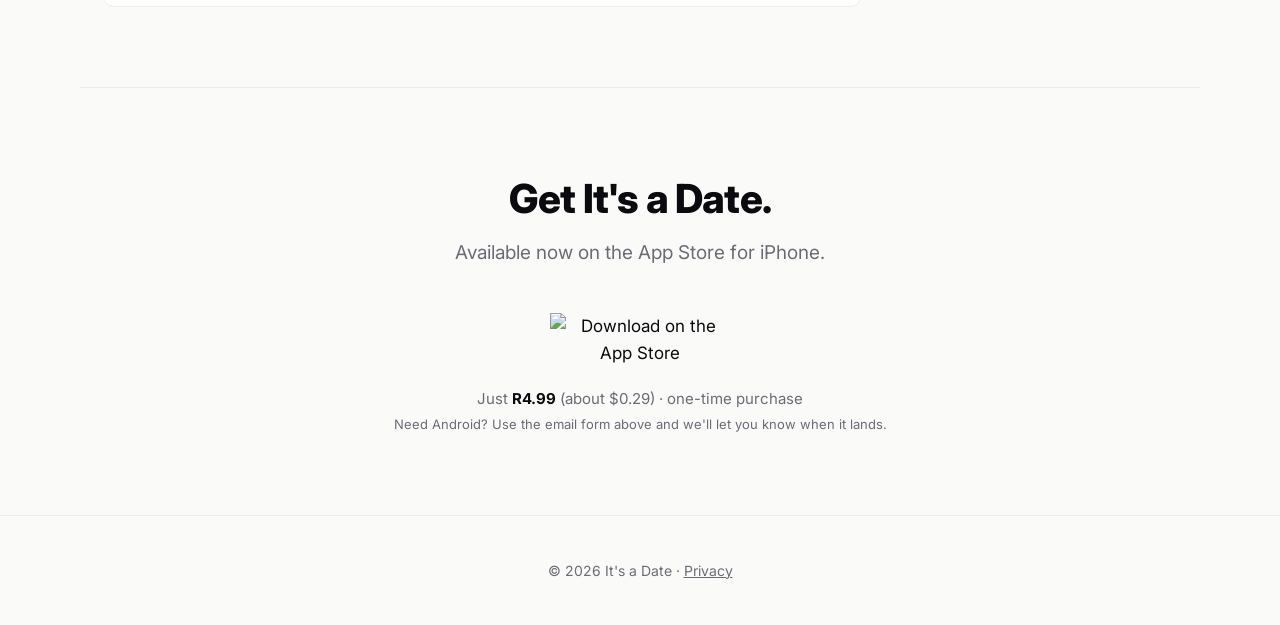
==== commit a4f4e5fa: "Update landing page for App Store launch" ====
--- a/index.html
+++ b/index.html
@@ -6,10 +6,10 @@
   <meta name="theme-color" content="#ff5a87" media="(prefers-color-scheme: light)" />
   <meta name="theme-color" content="#0b0b0f" media="(prefers-color-scheme: dark)" />
   <title>It's a Date — Check the date before you make the date</title>
-  <meta name="description" content="A calendar-aware iPhone app that tells you if you're free, suggests better times if you're not, and lets you share the plan in a tap. Join the early access waitlist." />
+  <meta name="description" content="A calendar-aware iPhone app that tells you if you're free, suggests better times if you're not, and lets you share the plan in a tap. Available now on the App Store." />
 
   <meta property="og:title" content="It's a Date" />
-  <meta property="og:description" content="Check the date before you make the date. Join the early access waitlist." />
+  <meta property="og:description" content="Check the date before you make the date. Available now on the App Store for iPhone." />
   <meta property="og:type" content="website" />
   <meta name="twitter:card" content="summary_large_image" />
 
@@ -21,6 +21,7 @@
   <link rel="icon" href="favicon.svg" type="image/svg+xml" />
 </head>
 <body>
+  <a class="skip-link" href="#main">Skip to content</a>
   <header class="nav">
     <a class="brand" href="#top" aria-label="It's a Date">
       <span class="brand-mark" aria-hidden="true">
@@ -32,13 +33,13 @@
       <a href="#how">How it works</a>
       <a href="#features">Features</a>
       <a href="#faq">FAQ</a>
-      <a href="#waitlist" class="nav-cta">Slide into my inbox</a>
+      <a href="https://apps.apple.com/za/app/its-a-date-scheduler/id6761782557" class="nav-cta" target="_blank" rel="noopener noreferrer">Get the app</a>
     </nav>
   </header>
 
-  <main id="top">
+  <main id="main">
     <!-- HERO -->
-    <section class="hero">
+    <section class="hero" id="top">
       <div class="hero-inner">
         <p class="eyebrow">iPhone · Now on the App Store</p>
         <h1>Check the date<br/>before you make the date.</h1>
@@ -46,12 +47,13 @@
           A calendar-aware iPhone app that tells you if you're free, suggests better times if you're not, and lets you share the plan in a tap.
         </p>
 
-        <a class="appstore-badge" href="https://apps.apple.com/za/app/its-a-date-scheduler/id6761782557" aria-label="Download It's a Date on the App Store">
-          <img src="https://tools.applemediaservices.com/api/badges/download-on-the-app-store/black/en-us?releaseDate=1700000000" alt="Download on the App Store" height="52" />
+        <a class="appstore-badge" href="https://apps.apple.com/za/app/its-a-date-scheduler/id6761782557" aria-label="Download It's a Date on the App Store" target="_blank" rel="noopener noreferrer">
+          <img src="https://tools.applemediaservices.com/api/badges/download-on-the-app-store/black/en-us?releaseDate=1700000000" alt="Download on the App Store" width="156" height="52" />
         </a>
         <p class="price-note">Just <strong>R4.99</strong> <span class="muted">(about $0.29)</span> · one-time purchase</p>
+        <p class="form-intro">Need Android news or occasional product updates? Leave your email below.</p>
 
-        <form id="waitlist-form" class="waitlist-form" novalidate>
+        <form id="updates-form" class="updates-form" novalidate>
           <div class="row">
             <label class="field">
               <span>First name <em>(optional)</em></span>
@@ -64,18 +66,10 @@
           </div>
 
           <fieldset class="field segmented">
-            <legend>Platform</legend>
+            <legend>You're using</legend>
             <div class="seg" role="radiogroup">
               <label><input type="radio" name="platform" value="ios" required checked /><span>iPhone / iOS</span></label>
               <label><input type="radio" name="platform" value="android" /><span>Android</span></label>
-            </div>
-          </fieldset>
-
-          <fieldset class="field segmented">
-            <legend>I'm interested in <em>(optional)</em></legend>
-            <div class="seg" role="group">
-              <label><input type="checkbox" name="interest" value="beta" checked /><span>Beta access</span></label>
-              <label><input type="checkbox" name="interest" value="launch" /><span>Launch updates</span></label>
             </div>
           </fieldset>
 
@@ -84,14 +78,15 @@
             <textarea name="note" rows="2" placeholder="One line is fine."></textarea>
           </label>
 
-          <button type="submit" class="btn primary">Slide into my inbox</button>
-          <p class="privacy-note">No spam. Just occasional love notes about the app.</p>
+          <button type="submit" class="btn primary">Get Email Updates</button>
+          <p class="privacy-note">Only for Android news and occasional product updates.</p>
+          <p class="form-message" id="form-message" hidden aria-live="polite"></p>
         </form>
 
-        <div class="success" id="success" hidden>
+        <div class="success" id="success" hidden aria-live="polite">
           <div class="check">✓</div>
-          <h3>You're on the list.</h3>
-          <p>We'll let you know when It's a Date is ready.</p>
+          <h3>You're subscribed.</h3>
+          <p>We'll email you about Android availability and notable app updates.</p>
         </div>
       </div>
 
@@ -153,14 +148,14 @@
     <!-- AUDIENCES -->
     <section class="section split">
       <div class="split-card">
-        <h3>iPhone first</h3>
-        <p>We're shipping iOS first. Join the early access waitlist and we'll invite you to TestFlight as soon as a build is ready.</p>
-        <a href="#waitlist" class="btn ghost">Get early access →</a>
+        <h3>iPhone Available Now</h3>
+        <p>The iPhone app is live on the App Store today. Download it directly and start checking dates immediately.</p>
+        <a href="https://apps.apple.com/za/app/its-a-date-scheduler/id6761782557" class="btn ghost" target="_blank" rel="noopener noreferrer">Download on the App Store →</a>
       </div>
       <div class="split-card">
-        <h3>Android coming later</h3>
-        <p>Android isn't here yet, but you can join the launch list and we'll let you know the moment it lands.</p>
-        <a href="#waitlist" class="btn ghost">Notify me on Android →</a>
+        <h3>Android Coming Later</h3>
+        <p>Android isn't here yet, but you can leave your email above and we'll let you know when it lands.</p>
+        <a href="#updates-form" class="btn ghost">Get Android updates →</a>
       </div>
     </section>
 
@@ -168,23 +163,23 @@
     <section id="faq" class="section">
       <h2>FAQ</h2>
       <div class="faq">
-        <details><summary>Is the app available yet?</summary><p>Yes — It's a Date is live on the App Store for iPhone. <a href="https://apps.apple.com/za/app/its-a-date-scheduler/id6761782557">Download it here</a>.</p></details>
-        <details><summary>Will Android be supported?</summary><p>Eventually. We're focused on shipping iOS first. Join the Android list to be notified.</p></details>
+        <details><summary>Is the app available yet?</summary><p>Yes — It's a Date is live on the App Store for iPhone. <a href="https://apps.apple.com/za/app/its-a-date-scheduler/id6761782557" target="_blank" rel="noopener noreferrer">Download it here</a>.</p></details>
+        <details><summary>Will Android be supported?</summary><p>Eventually. We're focused on shipping iOS first. Leave your email above and we'll let you know when Android lands.</p></details>
         <details><summary>Do I need to connect my calendar?</summary><p>Yes — checking availability is the whole point. The app uses Apple's EventKit and reads only locally.</p></details>
         <details><summary>Will you spam me?</summary><p>No. You'll get one email when there's something to tell you, and that's it.</p></details>
-        <details><summary>How will beta access work?</summary><p>We'll send a TestFlight invite to the email you sign up with. One tap to install.</p></details>
+        <details><summary>Why keep an email form if the app is already live?</summary><p>It's there for Android availability and occasional product updates. iPhone downloads happen directly through the App Store.</p></details>
       </div>
     </section>
 
     <!-- FINAL CTA -->
-    <section id="waitlist" class="section final-cta">
+    <section class="section final-cta">
       <h2>Get It's a Date.</h2>
       <p class="lede">Available now on the App Store for iPhone.</p>
-      <a class="appstore-badge" href="https://apps.apple.com/za/app/its-a-date-scheduler/id6761782557" aria-label="Download It's a Date on the App Store">
-        <img src="https://tools.applemediaservices.com/api/badges/download-on-the-app-store/black/en-us?releaseDate=1700000000" alt="Download on the App Store" height="60" />
+      <a class="appstore-badge" href="https://apps.apple.com/za/app/its-a-date-scheduler/id6761782557" aria-label="Download It's a Date on the App Store" target="_blank" rel="noopener noreferrer">
+        <img src="https://tools.applemediaservices.com/api/badges/download-on-the-app-store/black/en-us?releaseDate=1700000000" alt="Download on the App Store" width="180" height="60" />
       </a>
       <p class="price-note">Just <strong>R4.99</strong> <span class="muted">(about $0.29)</span> · one-time purchase</p>
-      <p class="privacy-note">Android? Slide into our inbox above and we'll let you know.</p>
+      <p class="privacy-note">Need Android? Use the email form above and we'll let you know when it lands.</p>
     </section>
   </main>
 
--- a/styles.css
+++ b/styles.css
@@ -34,7 +34,39 @@
   line-height: 1.55;
   -webkit-font-smoothing: antialiased;
 }
+body { overflow-x: hidden; }
+html { scroll-behavior: smooth; }
 a { color: inherit; text-decoration: none; }
+a, button, input, textarea, summary { -webkit-tap-highlight-color: rgba(255, 90, 135, 0.18); }
+
+.skip-link {
+  position: absolute;
+  left: 18px;
+  top: 14px;
+  z-index: 100;
+  padding: 10px 14px;
+  border-radius: 999px;
+  background: var(--fg);
+  color: var(--bg);
+  transform: translateY(-140%);
+  transition: transform .15s ease;
+}
+.skip-link:focus-visible { transform: translateY(0); }
+
+a:focus-visible,
+button:focus-visible,
+summary:focus-visible,
+.seg label:has(input:focus-visible) {
+  outline: 3px solid color-mix(in srgb, var(--accent) 50%, white);
+  outline-offset: 3px;
+}
+
+#how,
+#features,
+#faq,
+#updates-form {
+  scroll-margin-top: 96px;
+}
 
 .appstore-badge { display: inline-block; margin: 18px 0 8px; transition: transform .15s ease, opacity .15s ease; }
 .appstore-badge:hover { transform: translateY(-1px); opacity: .9; }
@@ -59,15 +91,16 @@
 .nav {
   position: sticky; top: 0; z-index: 50;
   display: flex; align-items: center; justify-content: space-between;
+  gap: 12px;
   padding: 14px 22px;
   backdrop-filter: saturate(180%) blur(16px);
   -webkit-backdrop-filter: saturate(180%) blur(16px);
   background: color-mix(in srgb, var(--bg) 80%, transparent);
   border-bottom: 1px solid var(--line);
 }
-.brand { display: flex; align-items: center; gap: 10px; font-weight: 700; }
+.brand { display: flex; align-items: center; gap: 10px; font-weight: 700; min-width: 0; }
 .brand-mark { color: var(--accent); display: inline-flex; }
-.nav-links { display: flex; gap: 22px; align-items: center; font-size: 15px; }
+.nav-links { display: flex; gap: 22px; align-items: center; font-size: 15px; flex-shrink: 0; }
 .nav-links a { color: var(--muted); }
 .nav-links a:hover { color: var(--fg); }
 .nav-cta {
@@ -76,6 +109,11 @@
 }
 @media (max-width: 720px) {
   .nav-links a:not(.nav-cta) { display: none; }
+}
+@media (max-width: 420px) {
+  .nav { padding: 12px 14px; }
+  .brand-name { font-size: 18px; }
+  .nav-cta { padding: 8px 12px; font-size: 14px; }
 }
 
 /* HERO */
@@ -92,6 +130,13 @@
   .hero { grid-template-columns: 1fr; gap: 40px; }
   .hero-art { order: -1; }
 }
+.hero-inner,
+.hero-art { min-width: 0; }
+@media (max-width: 540px) {
+  .hero { padding: 24px 16px 48px; }
+  h1 { font-size: clamp(32px, 12vw, 44px); }
+  .lede { font-size: 17px; }
+}
 .eyebrow {
   display: inline-block;
   font-size: 13px; font-weight: 600;
@@ -105,6 +150,7 @@
   letter-spacing: -0.025em;
   font-weight: 800;
   margin: 0 0 18px;
+  text-wrap: balance;
 }
 .lede {
   font-size: 19px;
@@ -112,9 +158,14 @@
   max-width: 540px;
   margin: 0 0 28px;
 }
+.form-intro {
+  margin: 16px 0 14px;
+  color: var(--muted);
+  font-size: 15px;
+}
 
 /* FORM */
-.waitlist-form {
+.updates-form {
   background: var(--card);
   border: 1px solid var(--line);
   border-radius: var(--radius);
@@ -139,7 +190,7 @@
   outline: none;
   transition: border-color .15s, box-shadow .15s;
 }
-.field input:focus, .field textarea:focus {
+.field input:focus-visible, .field textarea:focus-visible {
   border-color: var(--accent);
   box-shadow: 0 0 0 4px color-mix(in srgb, var(--accent) 18%, transparent);
 }
@@ -184,6 +235,12 @@
 .privacy-note {
   font-size: 13px; color: var(--muted); margin: 4px 0 0; text-align: center;
 }
+.form-message {
+  margin: 2px 0 0;
+  text-align: center;
+  font-size: 14px;
+  color: #ff8aa8;
+}
 
 /* SUCCESS */
 .success {
@@ -211,6 +268,7 @@
 .hero-art { display: flex; justify-content: center; }
 .phone {
   width: 280px; height: 580px;
+  max-width: calc(100vw - 40px);
   background: linear-gradient(160deg, var(--accent), var(--accent-2));
   border-radius: 44px;
   padding: 14px;
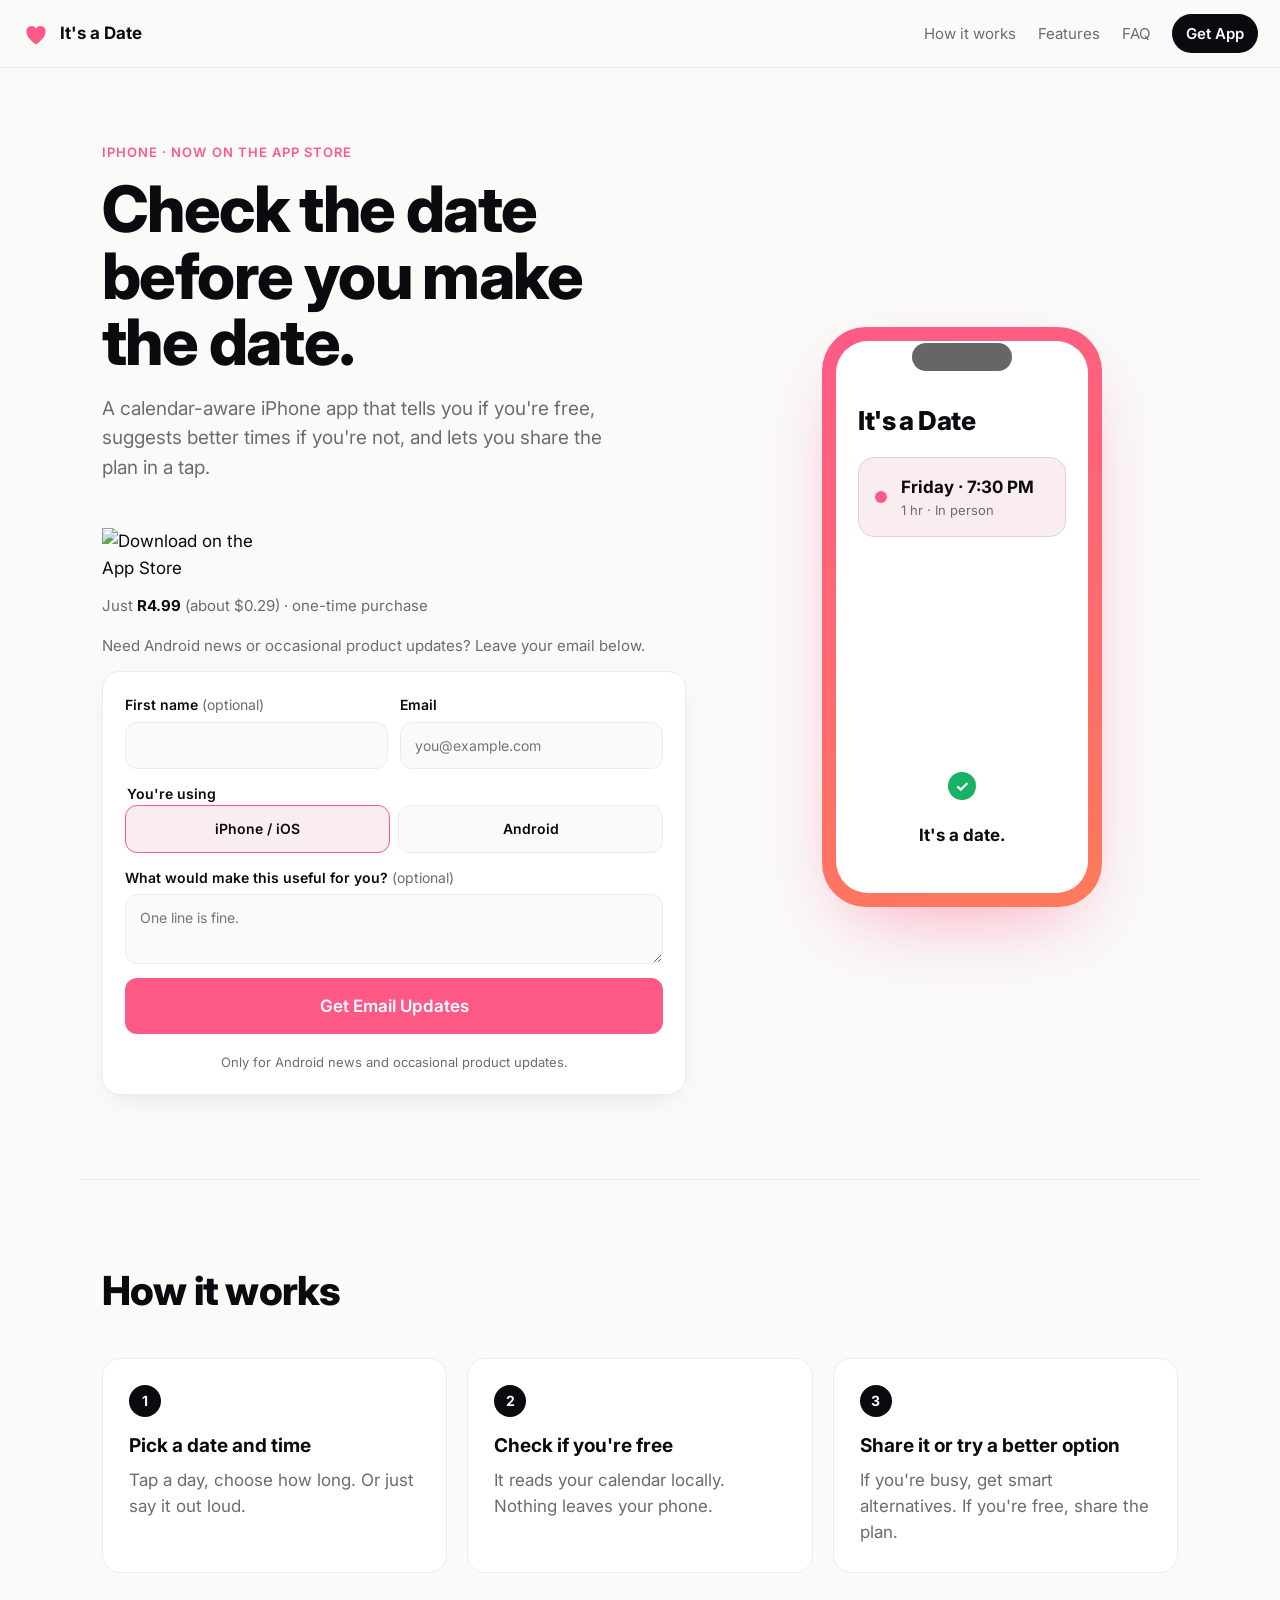
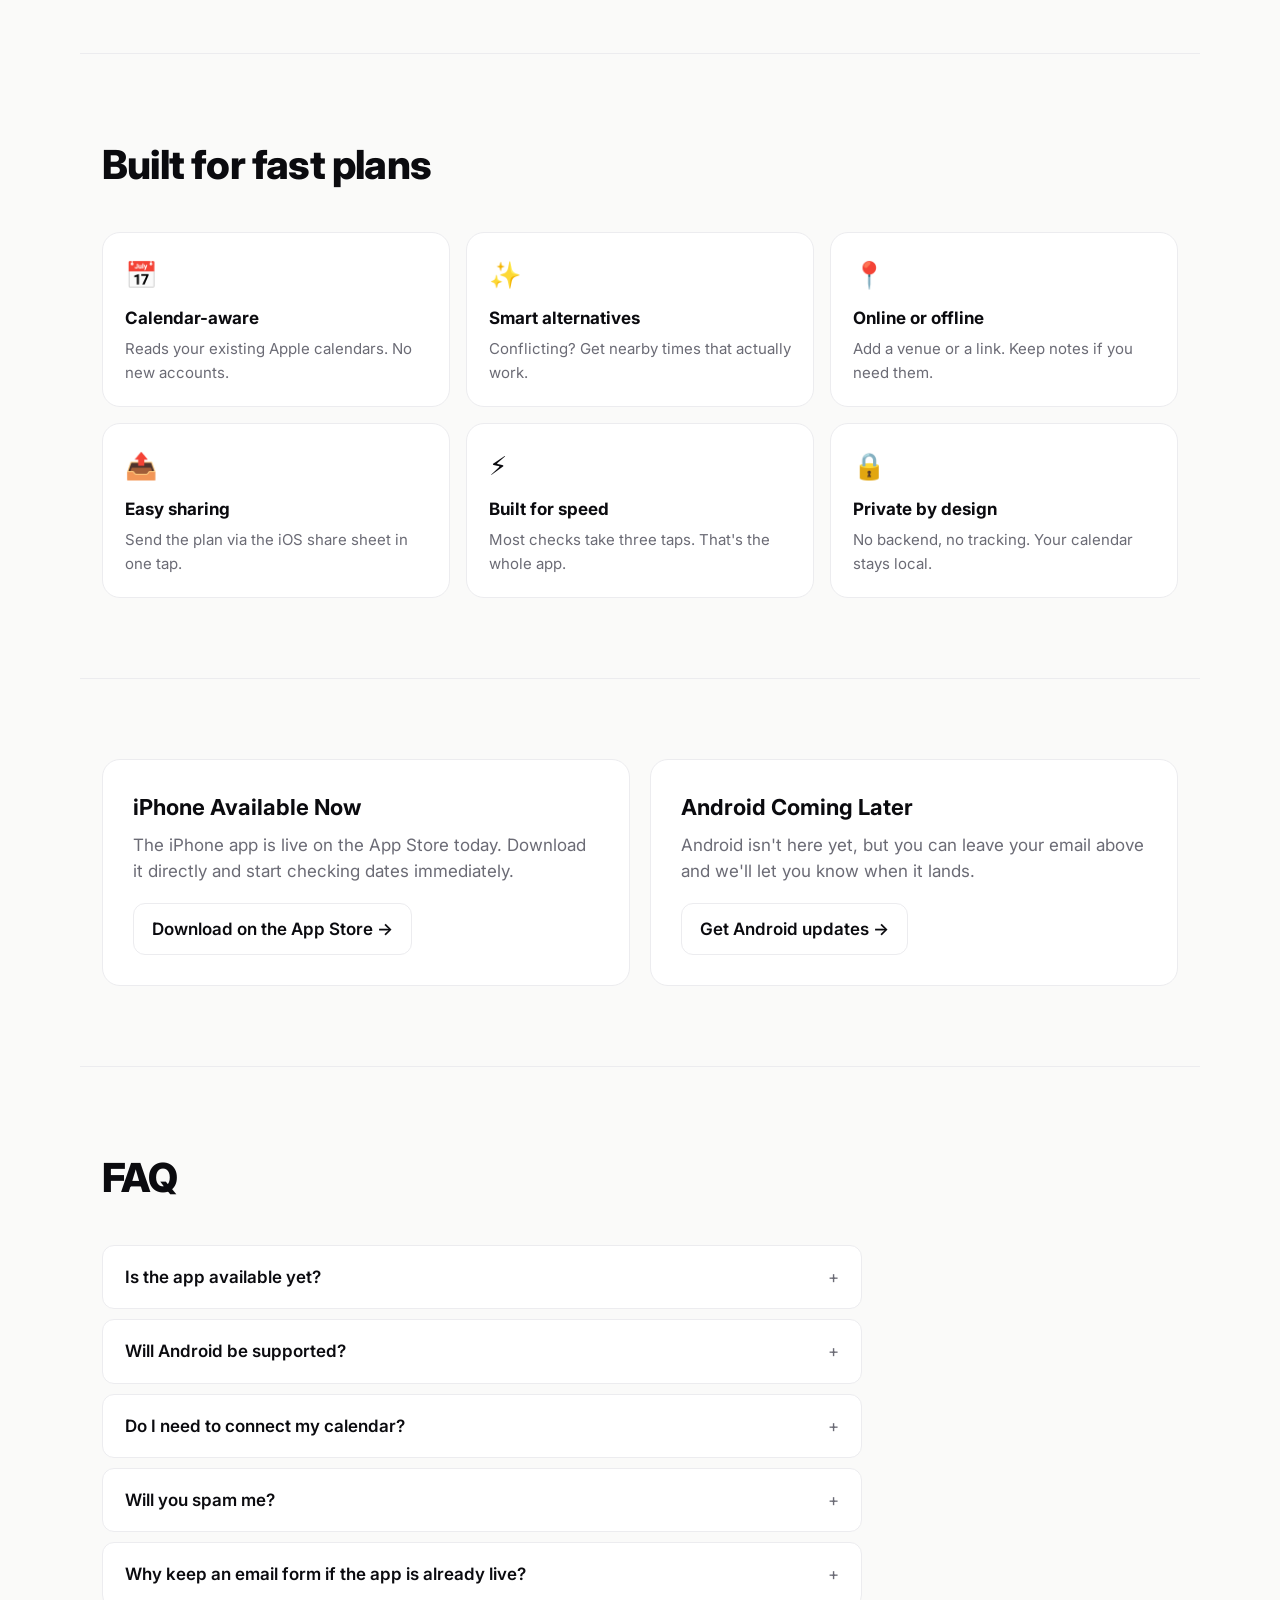
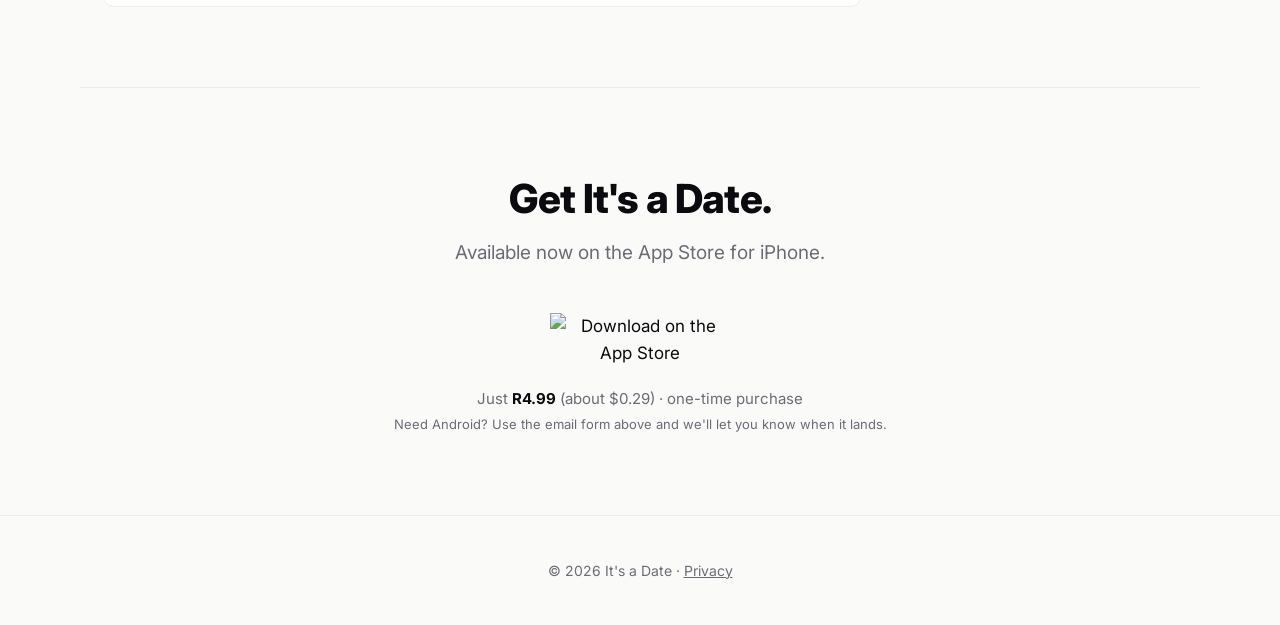
==== commit e00b70dd: "Shorten header app CTA" ====
--- a/index.html
+++ b/index.html
@@ -33,7 +33,7 @@
       <a href="#how">How it works</a>
       <a href="#features">Features</a>
       <a href="#faq">FAQ</a>
-      <a href="https://apps.apple.com/za/app/its-a-date-scheduler/id6761782557" class="nav-cta" target="_blank" rel="noopener noreferrer">Get the app</a>
+      <a href="https://apps.apple.com/za/app/its-a-date-scheduler/id6761782557" class="nav-cta" target="_blank" rel="noopener noreferrer">Get App</a>
     </nav>
   </header>
 
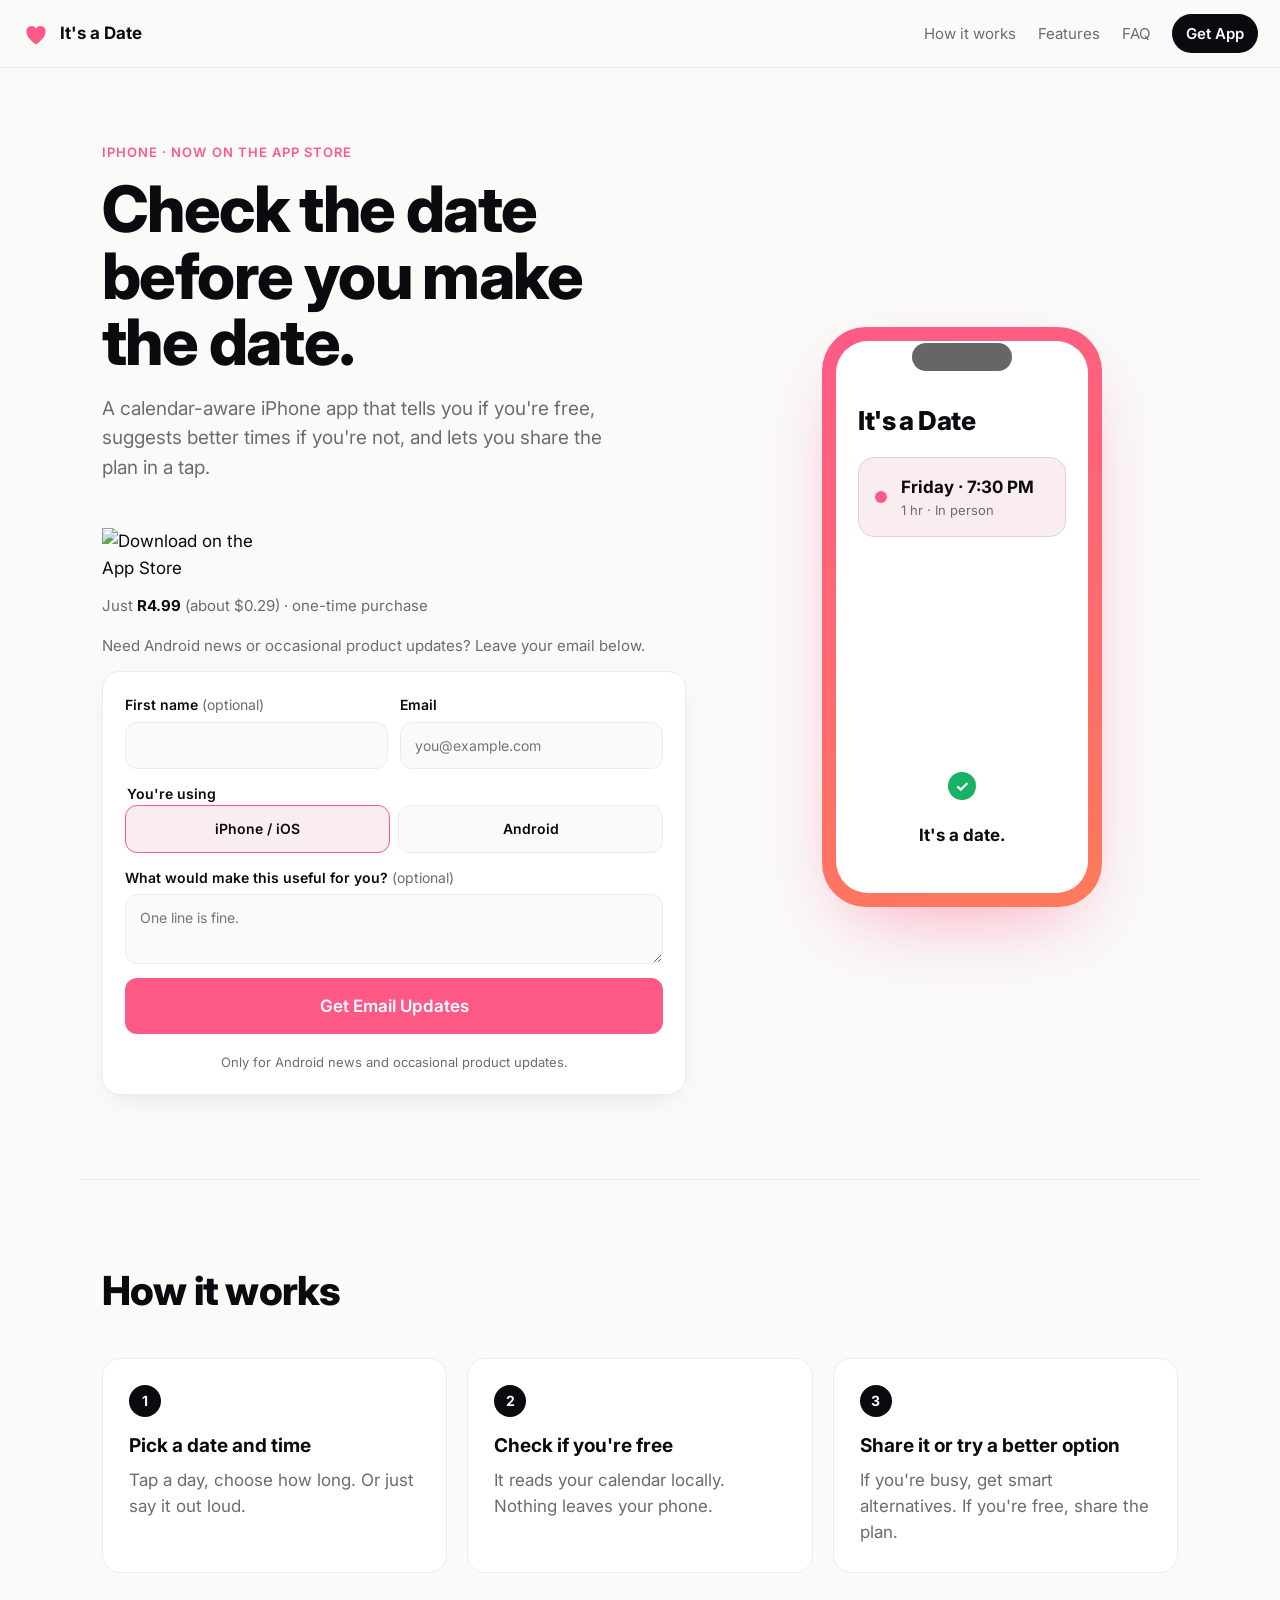
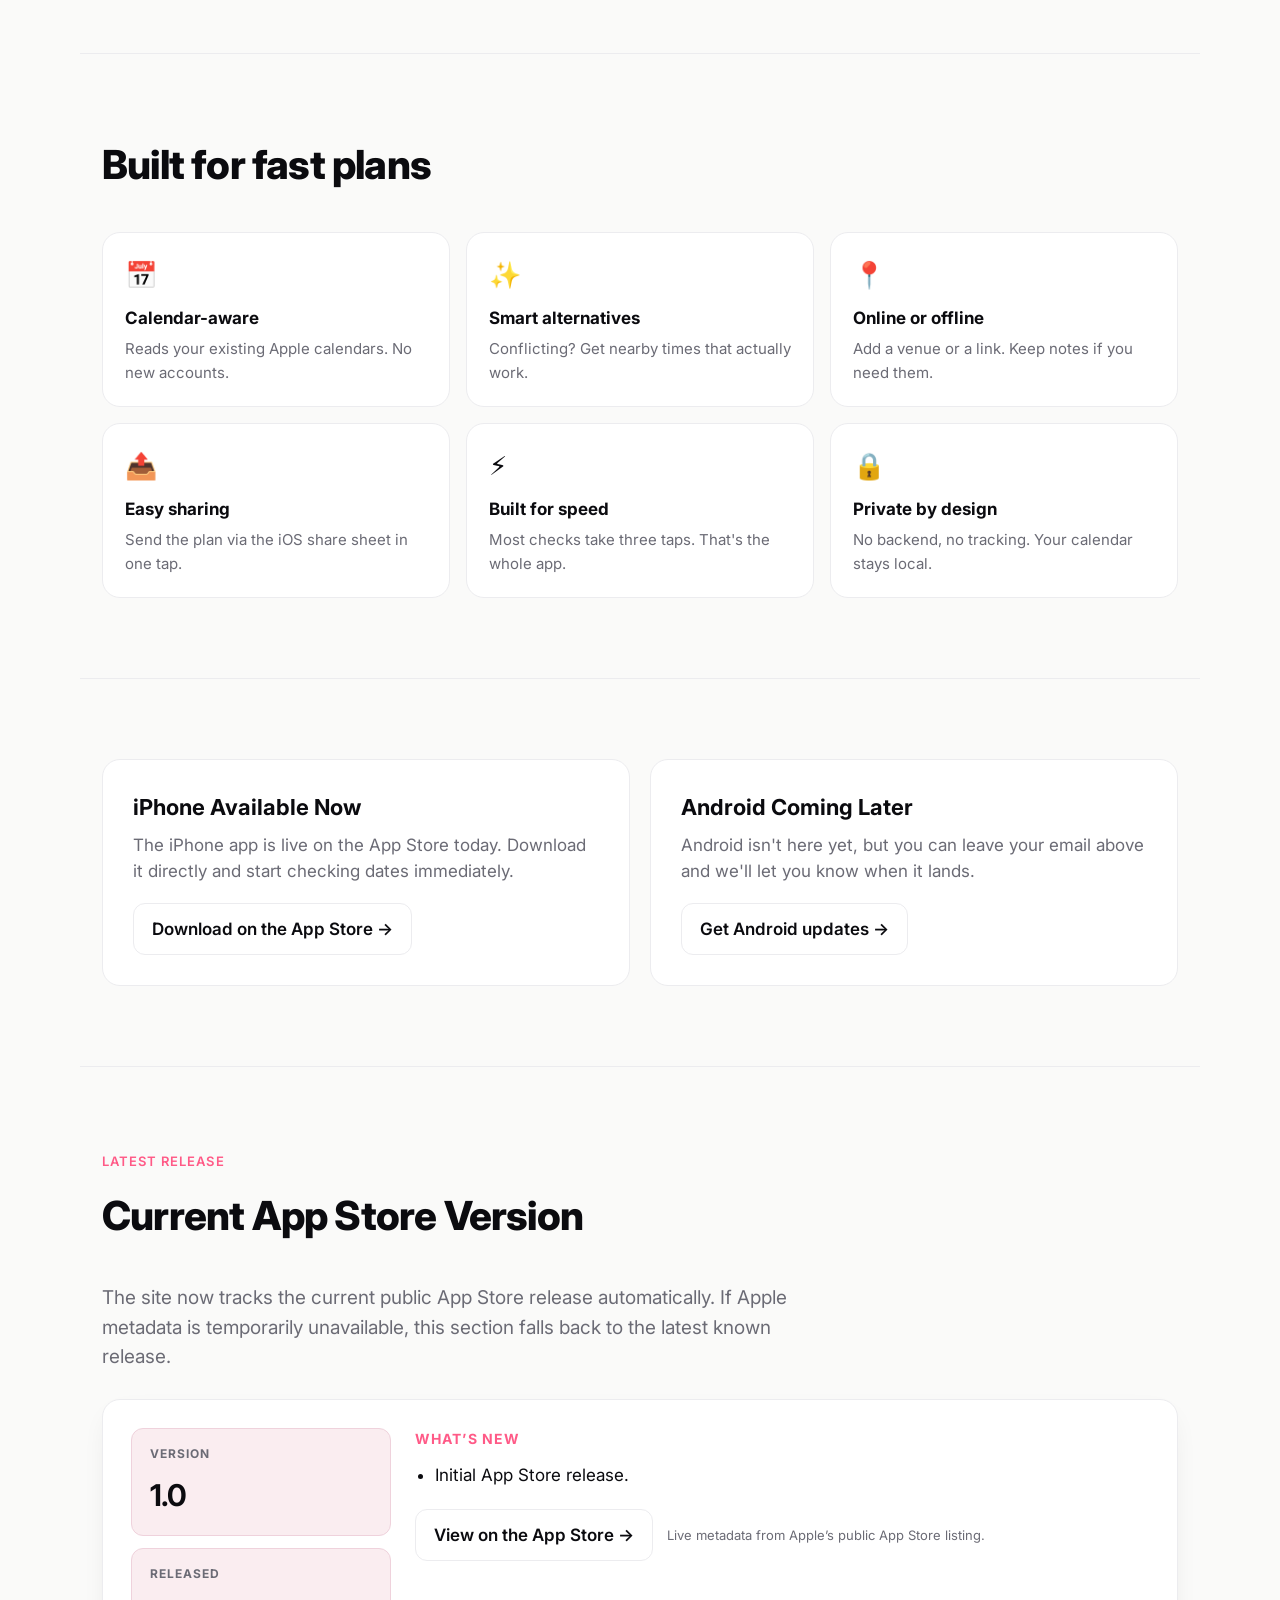
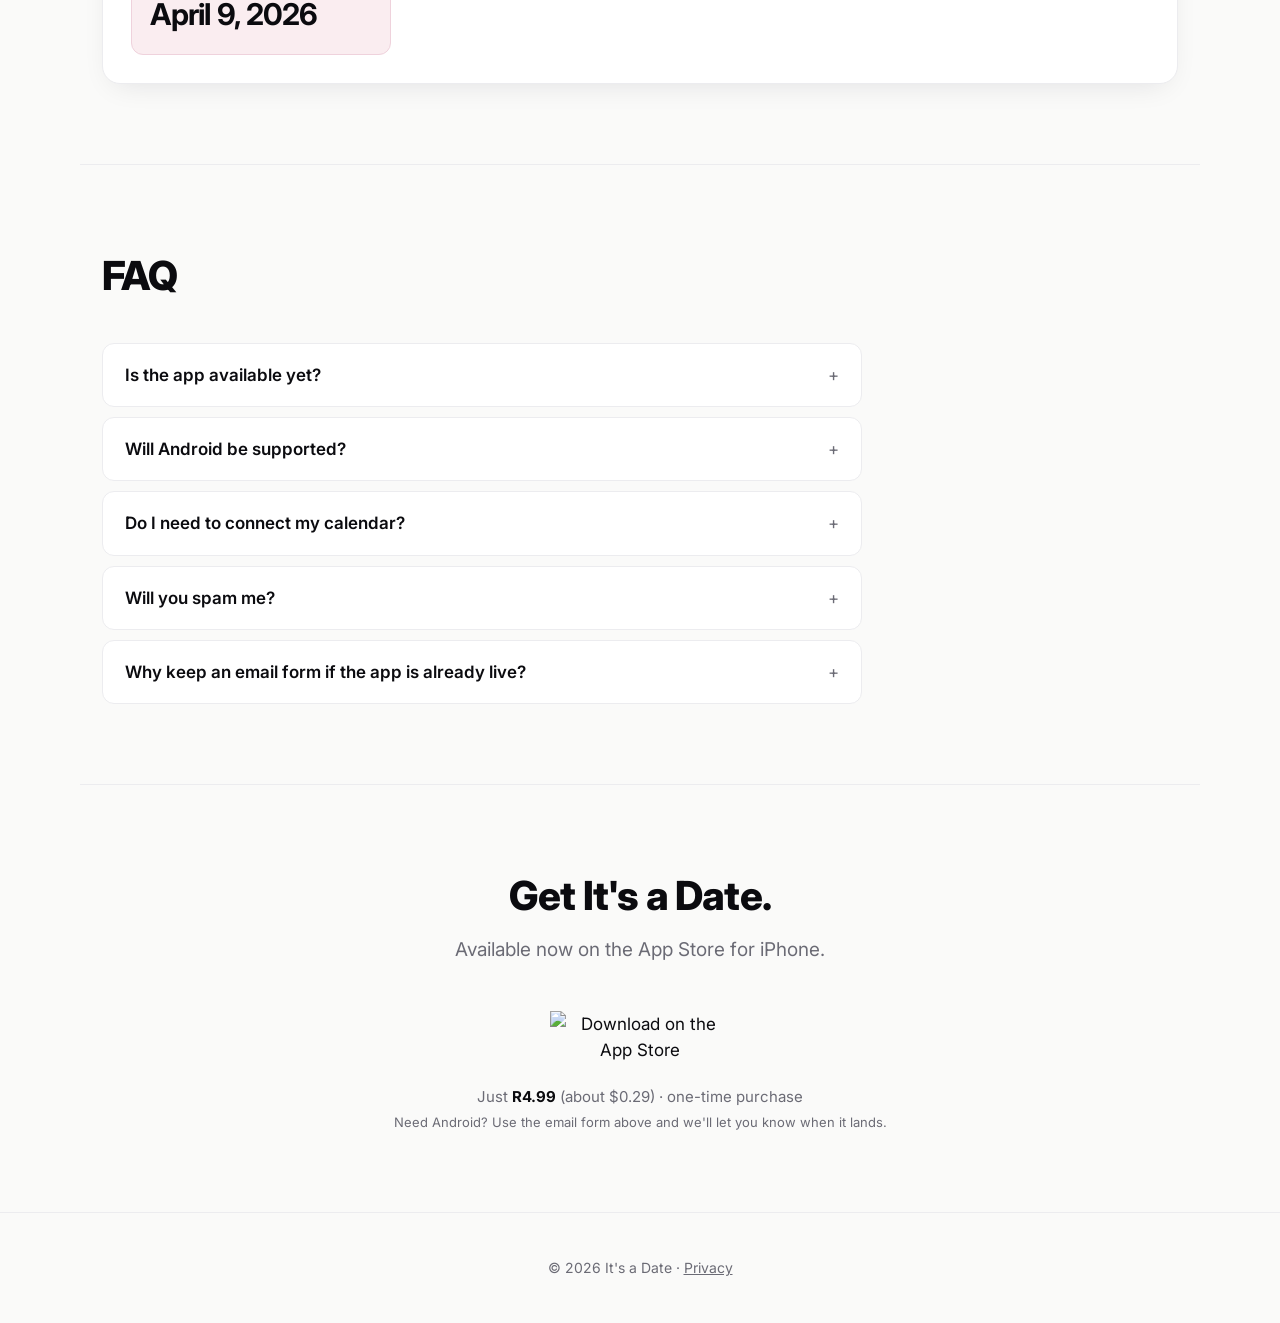
==== commit baf14a57: "Add latest App Store release section" ====
--- a/index.html
+++ b/index.html
@@ -159,6 +159,41 @@
       </div>
     </section>
 
+    <!-- LATEST RELEASE -->
+    <section id="latest" class="section release-section">
+      <div class="release-intro">
+        <p class="eyebrow">Latest Release</p>
+        <h2>Current App Store Version</h2>
+        <p class="lede">
+          The site now tracks the current public App Store release automatically. If Apple metadata is temporarily unavailable, this section falls back to the latest known release.
+        </p>
+      </div>
+
+      <div class="release-card" id="release-card">
+        <div class="release-meta">
+          <div class="release-pill">
+            <span class="release-label">Version</span>
+            <strong id="release-version">1.0</strong>
+          </div>
+          <div class="release-pill">
+            <span class="release-label">Released</span>
+            <strong id="release-date" data-release-date="2026-04-09T13:33:17Z">9 April 2026</strong>
+          </div>
+        </div>
+
+        <div class="release-body">
+          <p class="release-kicker">What’s New</p>
+          <ul class="release-notes" id="release-notes">
+            <li>Initial App Store release.</li>
+          </ul>
+          <div class="release-actions">
+            <a href="https://apps.apple.com/za/app/its-a-date-scheduler/id6761782557" id="release-link" class="btn ghost" target="_blank" rel="noopener noreferrer">View on the App Store →</a>
+            <p class="release-source">Live metadata from Apple’s public App Store listing.</p>
+          </div>
+        </div>
+      </div>
+    </section>
+
     <!-- FAQ -->
     <section id="faq" class="section">
       <h2>FAQ</h2>
--- a/styles.css
+++ b/styles.css
@@ -372,6 +372,85 @@
 .split-card h3 { margin: 0 0 8px; font-size: 22px; }
 .split-card p { margin: 0 0 18px; color: var(--muted); }
 
+.release-section {
+  display: grid;
+  gap: 28px;
+}
+.release-intro .lede {
+  max-width: 720px;
+  margin-bottom: 0;
+}
+.release-card {
+  display: grid;
+  grid-template-columns: 260px minmax(0, 1fr);
+  gap: 24px;
+  background: var(--card);
+  border: 1px solid var(--line);
+  border-radius: var(--radius);
+  padding: 28px;
+  box-shadow: var(--shadow);
+}
+@media (max-width: 820px) {
+  .release-card {
+    grid-template-columns: 1fr;
+  }
+}
+.release-meta {
+  display: grid;
+  gap: 12px;
+  align-content: start;
+}
+.release-pill {
+  background: color-mix(in srgb, var(--accent) 8%, var(--bg));
+  border: 1px solid color-mix(in srgb, var(--accent) 18%, var(--line));
+  border-radius: var(--radius-sm);
+  padding: 16px 18px;
+}
+.release-label {
+  display: block;
+  font-size: 12px;
+  font-weight: 700;
+  letter-spacing: 0.08em;
+  text-transform: uppercase;
+  color: var(--muted);
+  margin-bottom: 8px;
+}
+.release-pill strong {
+  font-size: 30px;
+  letter-spacing: -0.03em;
+}
+.release-body {
+  min-width: 0;
+}
+.release-kicker {
+  margin: 0 0 12px;
+  font-size: 14px;
+  font-weight: 700;
+  text-transform: uppercase;
+  letter-spacing: 0.08em;
+  color: var(--accent);
+}
+.release-notes {
+  margin: 0;
+  padding-left: 20px;
+  color: var(--fg);
+}
+.release-notes li + li {
+  margin-top: 8px;
+}
+.release-actions {
+  display: flex;
+  flex-wrap: wrap;
+  align-items: center;
+  gap: 14px;
+  margin-top: 20px;
+}
+.release-source {
+  margin: 0;
+  font-size: 13px;
+  color: var(--muted);
+}
+
 .faq { display: grid; gap: 10px; max-width: 760px; }
 .faq details {
   background: var(--card);
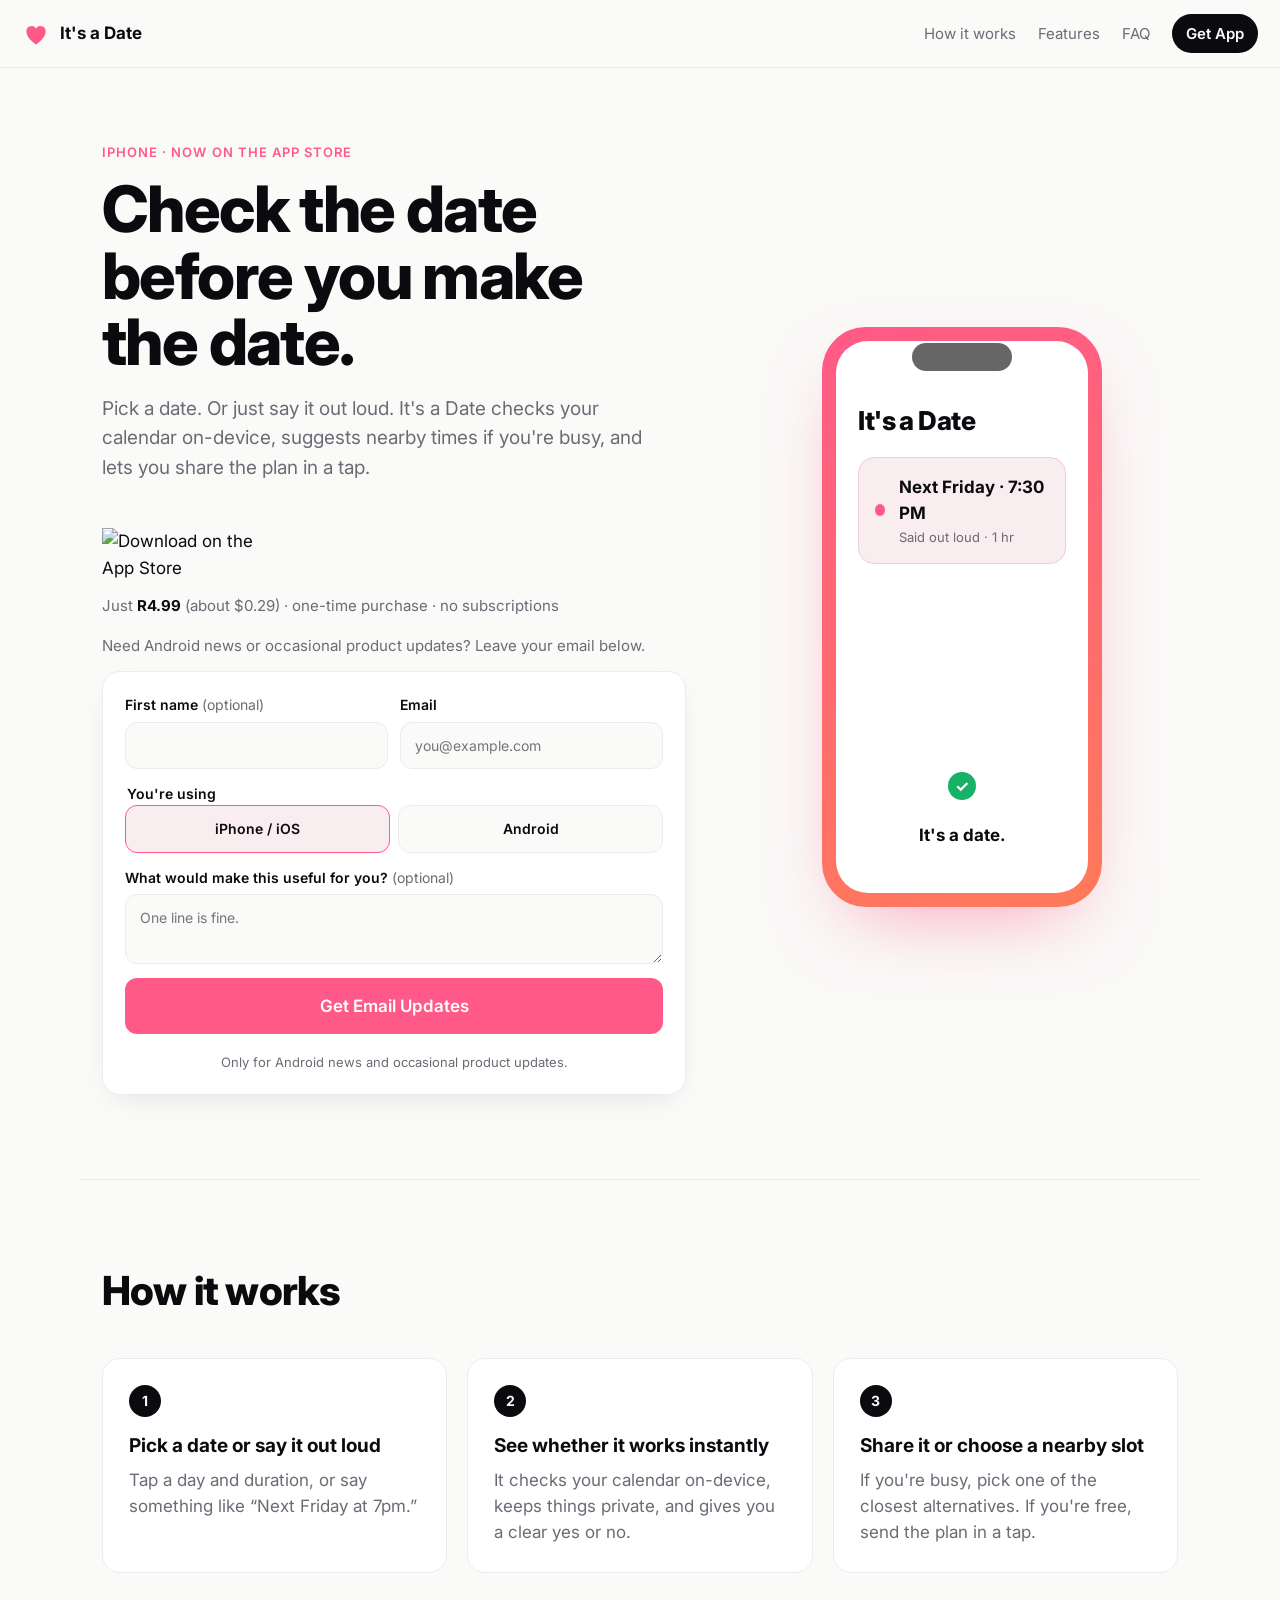
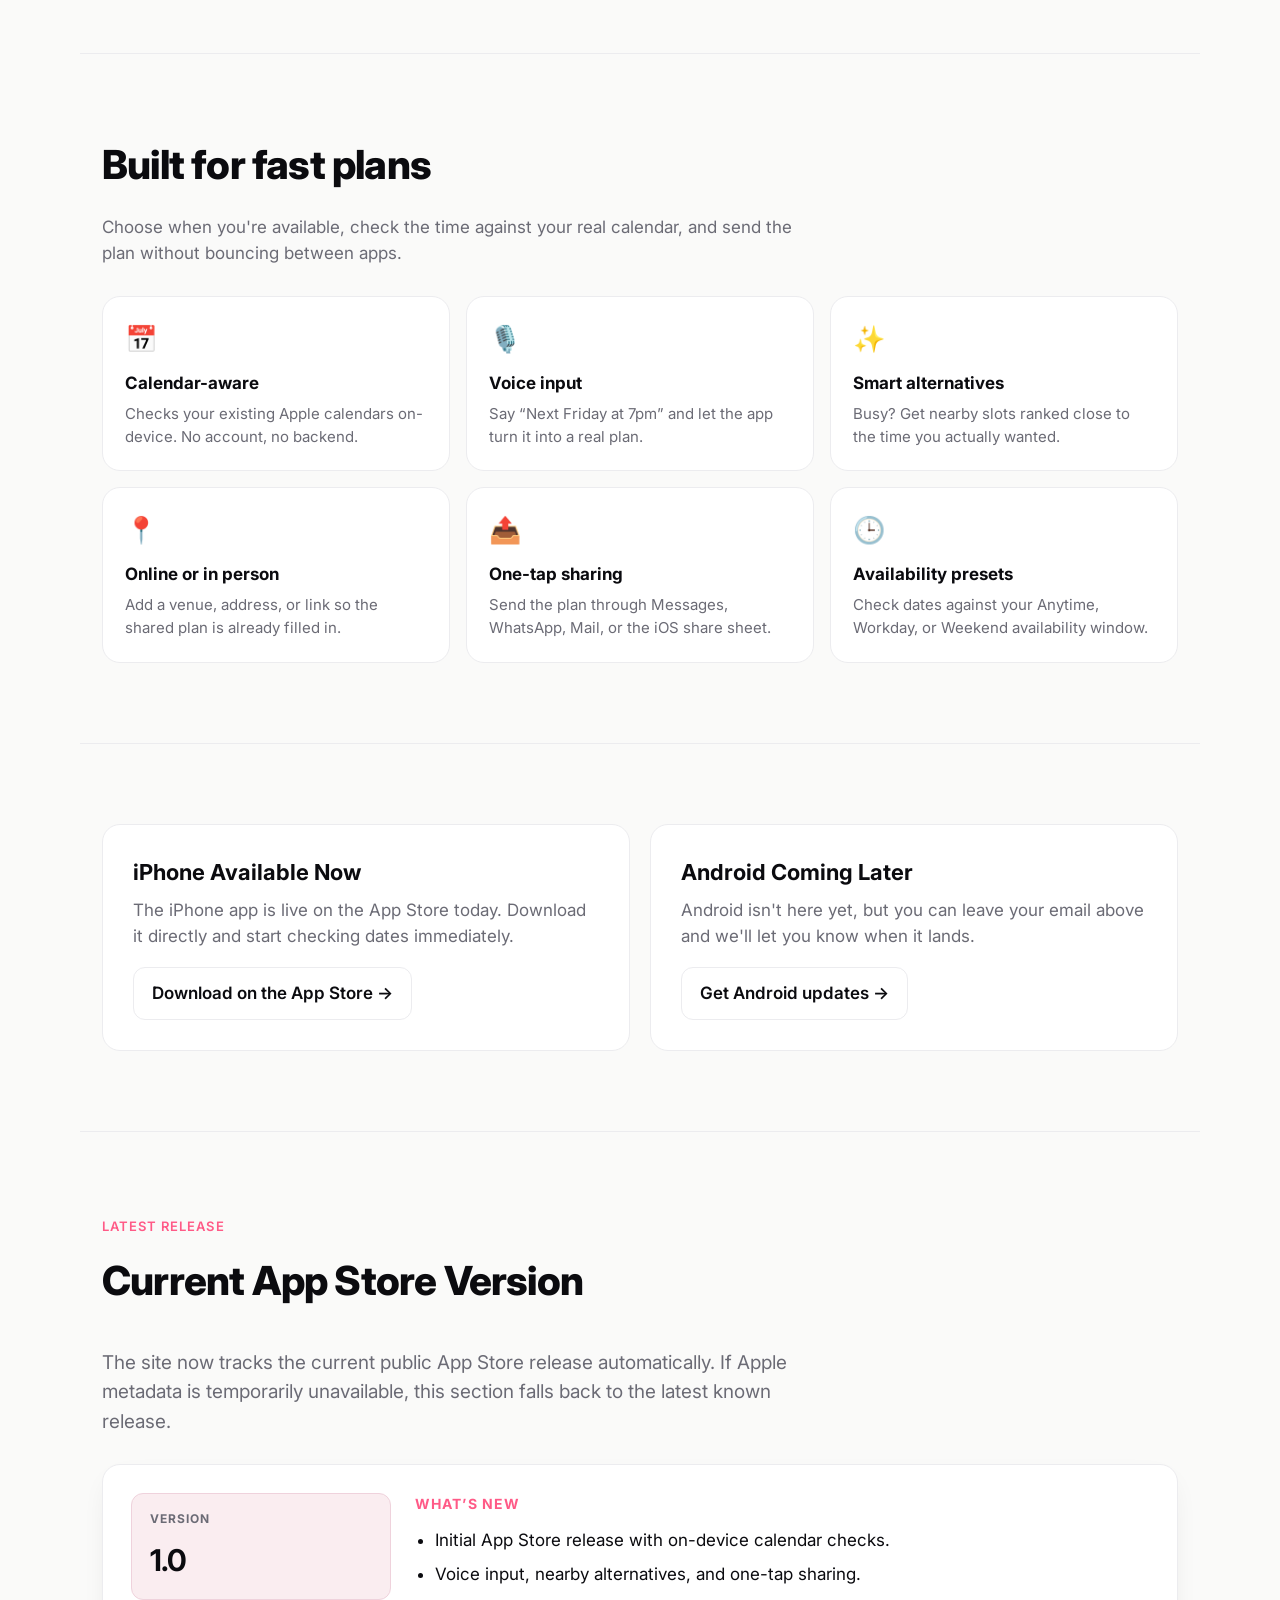
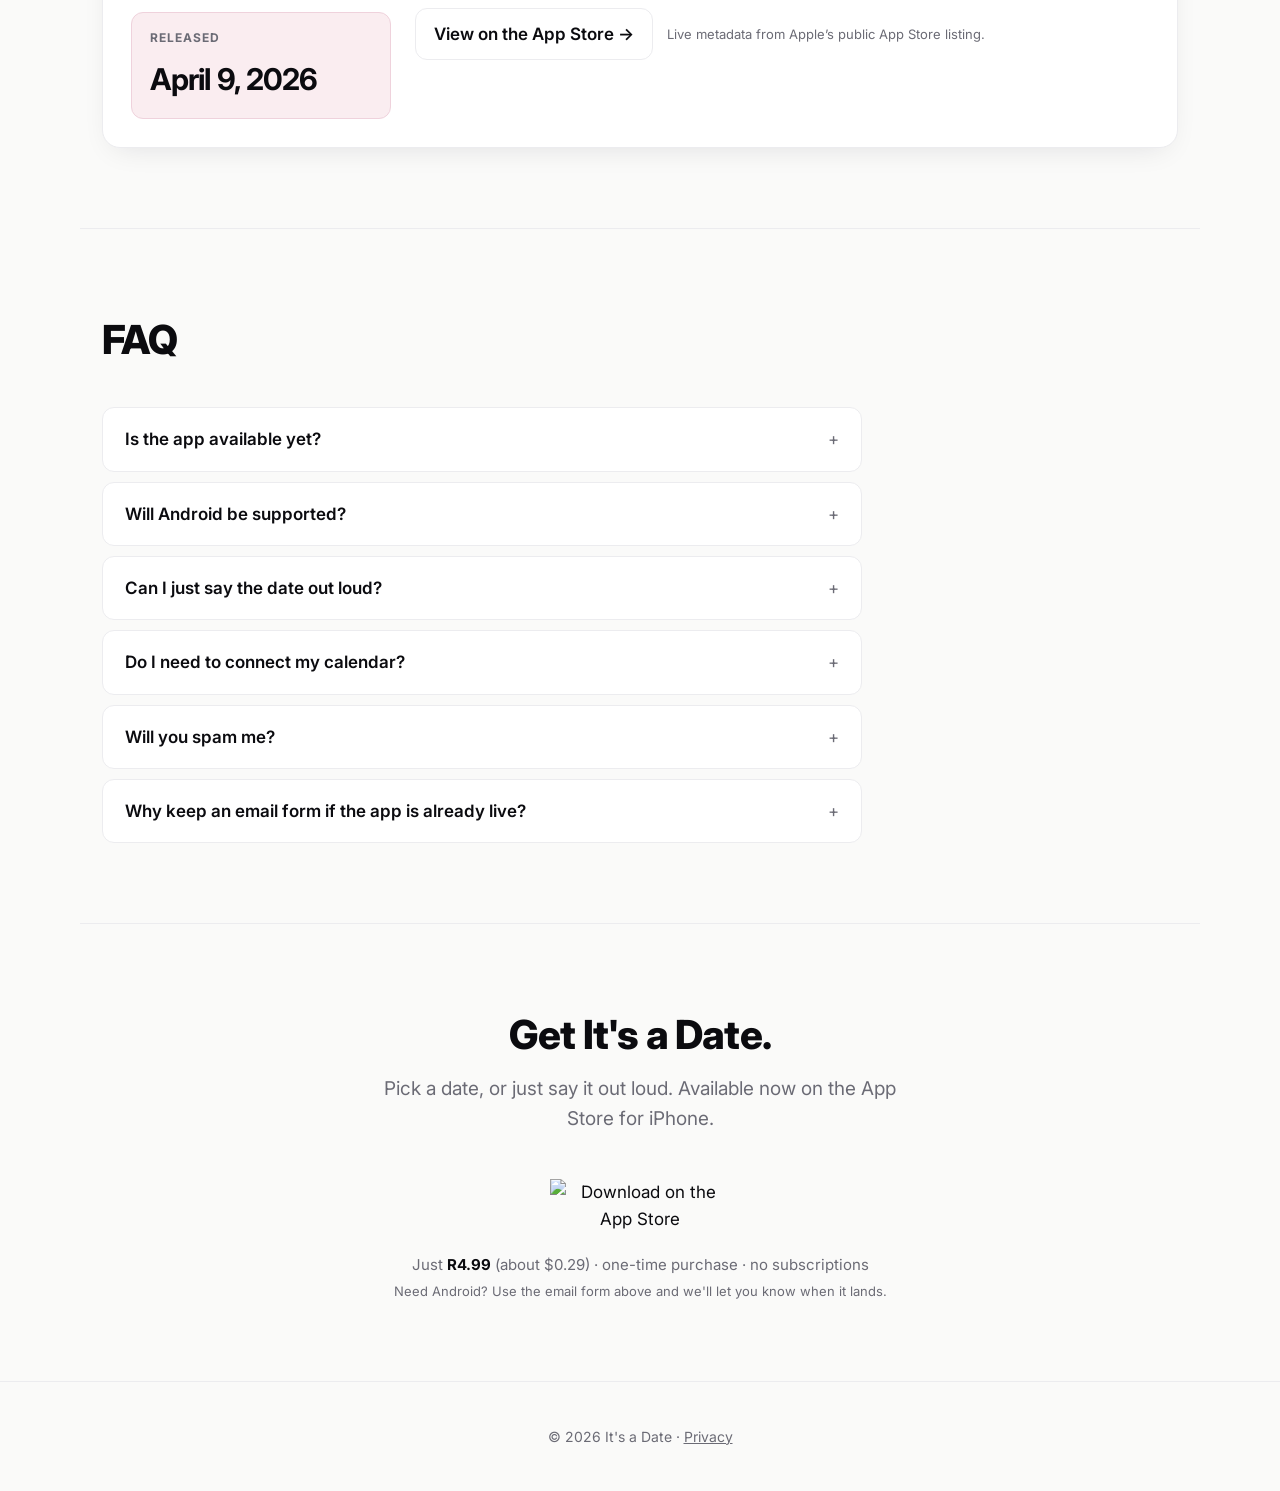
==== commit c016aef6: "Refresh landing page copy for current app features" ====
--- a/index.html
+++ b/index.html
@@ -6,10 +6,10 @@
   <meta name="theme-color" content="#ff5a87" media="(prefers-color-scheme: light)" />
   <meta name="theme-color" content="#0b0b0f" media="(prefers-color-scheme: dark)" />
   <title>It's a Date — Check the date before you make the date</title>
-  <meta name="description" content="A calendar-aware iPhone app that tells you if you're free, suggests better times if you're not, and lets you share the plan in a tap. Available now on the App Store." />
+  <meta name="description" content="A calendar-aware iPhone app that lets you pick a date or say it out loud, checks if you're free, suggests better times if you're not, and lets you share the plan in a tap. Available now on the App Store." />
 
   <meta property="og:title" content="It's a Date" />
-  <meta property="og:description" content="Check the date before you make the date. Available now on the App Store for iPhone." />
+  <meta property="og:description" content="Pick a date or say it out loud. It's a Date checks your calendar, suggests nearby times, and lets you share the plan in a tap." />
   <meta property="og:type" content="website" />
   <meta name="twitter:card" content="summary_large_image" />
 
@@ -44,13 +44,13 @@
         <p class="eyebrow">iPhone · Now on the App Store</p>
         <h1>Check the date<br/>before you make the date.</h1>
         <p class="lede">
-          A calendar-aware iPhone app that tells you if you're free, suggests better times if you're not, and lets you share the plan in a tap.
+          Pick a date. Or just say it out loud. It's a Date checks your calendar on-device, suggests nearby times if you're busy, and lets you share the plan in a tap.
         </p>
 
         <a class="appstore-badge" href="https://apps.apple.com/za/app/its-a-date-scheduler/id6761782557" aria-label="Download It's a Date on the App Store" target="_blank" rel="noopener noreferrer">
           <img src="https://tools.applemediaservices.com/api/badges/download-on-the-app-store/black/en-us?releaseDate=1700000000" alt="Download on the App Store" width="156" height="52" />
         </a>
-        <p class="price-note">Just <strong>R4.99</strong> <span class="muted">(about $0.29)</span> · one-time purchase</p>
+        <p class="price-note">Just <strong>R4.99</strong> <span class="muted">(about $0.29)</span> · one-time purchase · no subscriptions</p>
         <p class="form-intro">Need Android news or occasional product updates? Leave your email below.</p>
 
         <form id="updates-form" class="updates-form" novalidate>
@@ -97,8 +97,8 @@
             <div class="screen-card">
               <div class="dot"></div>
               <div>
-                <div class="line strong">Friday · 7:30 PM</div>
-                <div class="line muted">1 hr · In person</div>
+                <div class="line strong">Next Friday · 7:30 PM</div>
+                <div class="line muted">Said out loud · 1 hr</div>
               </div>
             </div>
             <div class="screen-success">
@@ -116,18 +116,18 @@
       <ol class="steps">
         <li>
           <span class="step-num">1</span>
-          <h3>Pick a date and time</h3>
-          <p>Tap a day, choose how long. Or just say it out loud.</p>
+          <h3>Pick a date or say it out loud</h3>
+          <p>Tap a day and duration, or say something like “Next Friday at 7pm.”</p>
         </li>
         <li>
           <span class="step-num">2</span>
-          <h3>Check if you're free</h3>
-          <p>It reads your calendar locally. Nothing leaves your phone.</p>
+          <h3>See whether it works instantly</h3>
+          <p>It checks your calendar on-device, keeps things private, and gives you a clear yes or no.</p>
         </li>
         <li>
           <span class="step-num">3</span>
-          <h3>Share it or try a better option</h3>
-          <p>If you're busy, get smart alternatives. If you're free, share the plan.</p>
+          <h3>Share it or choose a nearby slot</h3>
+          <p>If you're busy, pick one of the closest alternatives. If you're free, send the plan in a tap.</p>
         </li>
       </ol>
     </section>
@@ -135,13 +135,14 @@
     <!-- FEATURES -->
     <section id="features" class="section">
       <h2>Built for fast plans</h2>
+      <p class="section-intro">Choose when you're available, check the time against your real calendar, and send the plan without bouncing between apps.</p>
       <div class="cards">
-        <div class="card"><div class="ico">📅</div><h3>Calendar-aware</h3><p>Reads your existing Apple calendars. No new accounts.</p></div>
-        <div class="card"><div class="ico">✨</div><h3>Smart alternatives</h3><p>Conflicting? Get nearby times that actually work.</p></div>
-        <div class="card"><div class="ico">📍</div><h3>Online or offline</h3><p>Add a venue or a link. Keep notes if you need them.</p></div>
-        <div class="card"><div class="ico">📤</div><h3>Easy sharing</h3><p>Send the plan via the iOS share sheet in one tap.</p></div>
-        <div class="card"><div class="ico">⚡</div><h3>Built for speed</h3><p>Most checks take three taps. That's the whole app.</p></div>
-        <div class="card"><div class="ico">🔒</div><h3>Private by design</h3><p>No backend, no tracking. Your calendar stays local.</p></div>
+        <div class="card"><div class="ico">📅</div><h3>Calendar-aware</h3><p>Checks your existing Apple calendars on-device. No account, no backend.</p></div>
+        <div class="card"><div class="ico">🎙️</div><h3>Voice input</h3><p>Say “Next Friday at 7pm” and let the app turn it into a real plan.</p></div>
+        <div class="card"><div class="ico">✨</div><h3>Smart alternatives</h3><p>Busy? Get nearby slots ranked close to the time you actually wanted.</p></div>
+        <div class="card"><div class="ico">📍</div><h3>Online or in person</h3><p>Add a venue, address, or link so the shared plan is already filled in.</p></div>
+        <div class="card"><div class="ico">📤</div><h3>One-tap sharing</h3><p>Send the plan through Messages, WhatsApp, Mail, or the iOS share sheet.</p></div>
+        <div class="card"><div class="ico">🕒</div><h3>Availability presets</h3><p>Check dates against your Anytime, Workday, or Weekend availability window.</p></div>
       </div>
     </section>
 
@@ -184,7 +185,8 @@
         <div class="release-body">
           <p class="release-kicker">What’s New</p>
           <ul class="release-notes" id="release-notes">
-            <li>Initial App Store release.</li>
+            <li>Initial App Store release with on-device calendar checks.</li>
+            <li>Voice input, nearby alternatives, and one-tap sharing.</li>
           </ul>
           <div class="release-actions">
             <a href="https://apps.apple.com/za/app/its-a-date-scheduler/id6761782557" id="release-link" class="btn ghost" target="_blank" rel="noopener noreferrer">View on the App Store →</a>
@@ -200,6 +202,7 @@
       <div class="faq">
         <details><summary>Is the app available yet?</summary><p>Yes — It's a Date is live on the App Store for iPhone. <a href="https://apps.apple.com/za/app/its-a-date-scheduler/id6761782557" target="_blank" rel="noopener noreferrer">Download it here</a>.</p></details>
         <details><summary>Will Android be supported?</summary><p>Eventually. We're focused on shipping iOS first. Leave your email above and we'll let you know when Android lands.</p></details>
+        <details><summary>Can I just say the date out loud?</summary><p>Yes. The app supports voice input, so you can say something like “Next Friday at 7pm” and let it fill in the plan.</p></details>
         <details><summary>Do I need to connect my calendar?</summary><p>Yes — checking availability is the whole point. The app uses Apple's EventKit and reads only locally.</p></details>
         <details><summary>Will you spam me?</summary><p>No. You'll get one email when there's something to tell you, and that's it.</p></details>
         <details><summary>Why keep an email form if the app is already live?</summary><p>It's there for Android availability and occasional product updates. iPhone downloads happen directly through the App Store.</p></details>
@@ -209,11 +212,11 @@
     <!-- FINAL CTA -->
     <section class="section final-cta">
       <h2>Get It's a Date.</h2>
-      <p class="lede">Available now on the App Store for iPhone.</p>
+      <p class="lede">Pick a date, or just say it out loud. Available now on the App Store for iPhone.</p>
       <a class="appstore-badge" href="https://apps.apple.com/za/app/its-a-date-scheduler/id6761782557" aria-label="Download It's a Date on the App Store" target="_blank" rel="noopener noreferrer">
         <img src="https://tools.applemediaservices.com/api/badges/download-on-the-app-store/black/en-us?releaseDate=1700000000" alt="Download on the App Store" width="180" height="60" />
       </a>
-      <p class="price-note">Just <strong>R4.99</strong> <span class="muted">(about $0.29)</span> · one-time purchase</p>
+      <p class="price-note">Just <strong>R4.99</strong> <span class="muted">(about $0.29)</span> · one-time purchase · no subscriptions</p>
       <p class="privacy-note">Need Android? Use the email form above and we'll let you know when it lands.</p>
     </section>
   </main>
--- a/styles.css
+++ b/styles.css
@@ -316,6 +316,11 @@
   letter-spacing: -0.02em;
   margin: 0 0 36px;
 }
+.section-intro {
+  max-width: 720px;
+  margin: -18px 0 30px;
+  color: var(--muted);
+}
 
 .steps {
   list-style: none; padding: 0; margin: 0;
